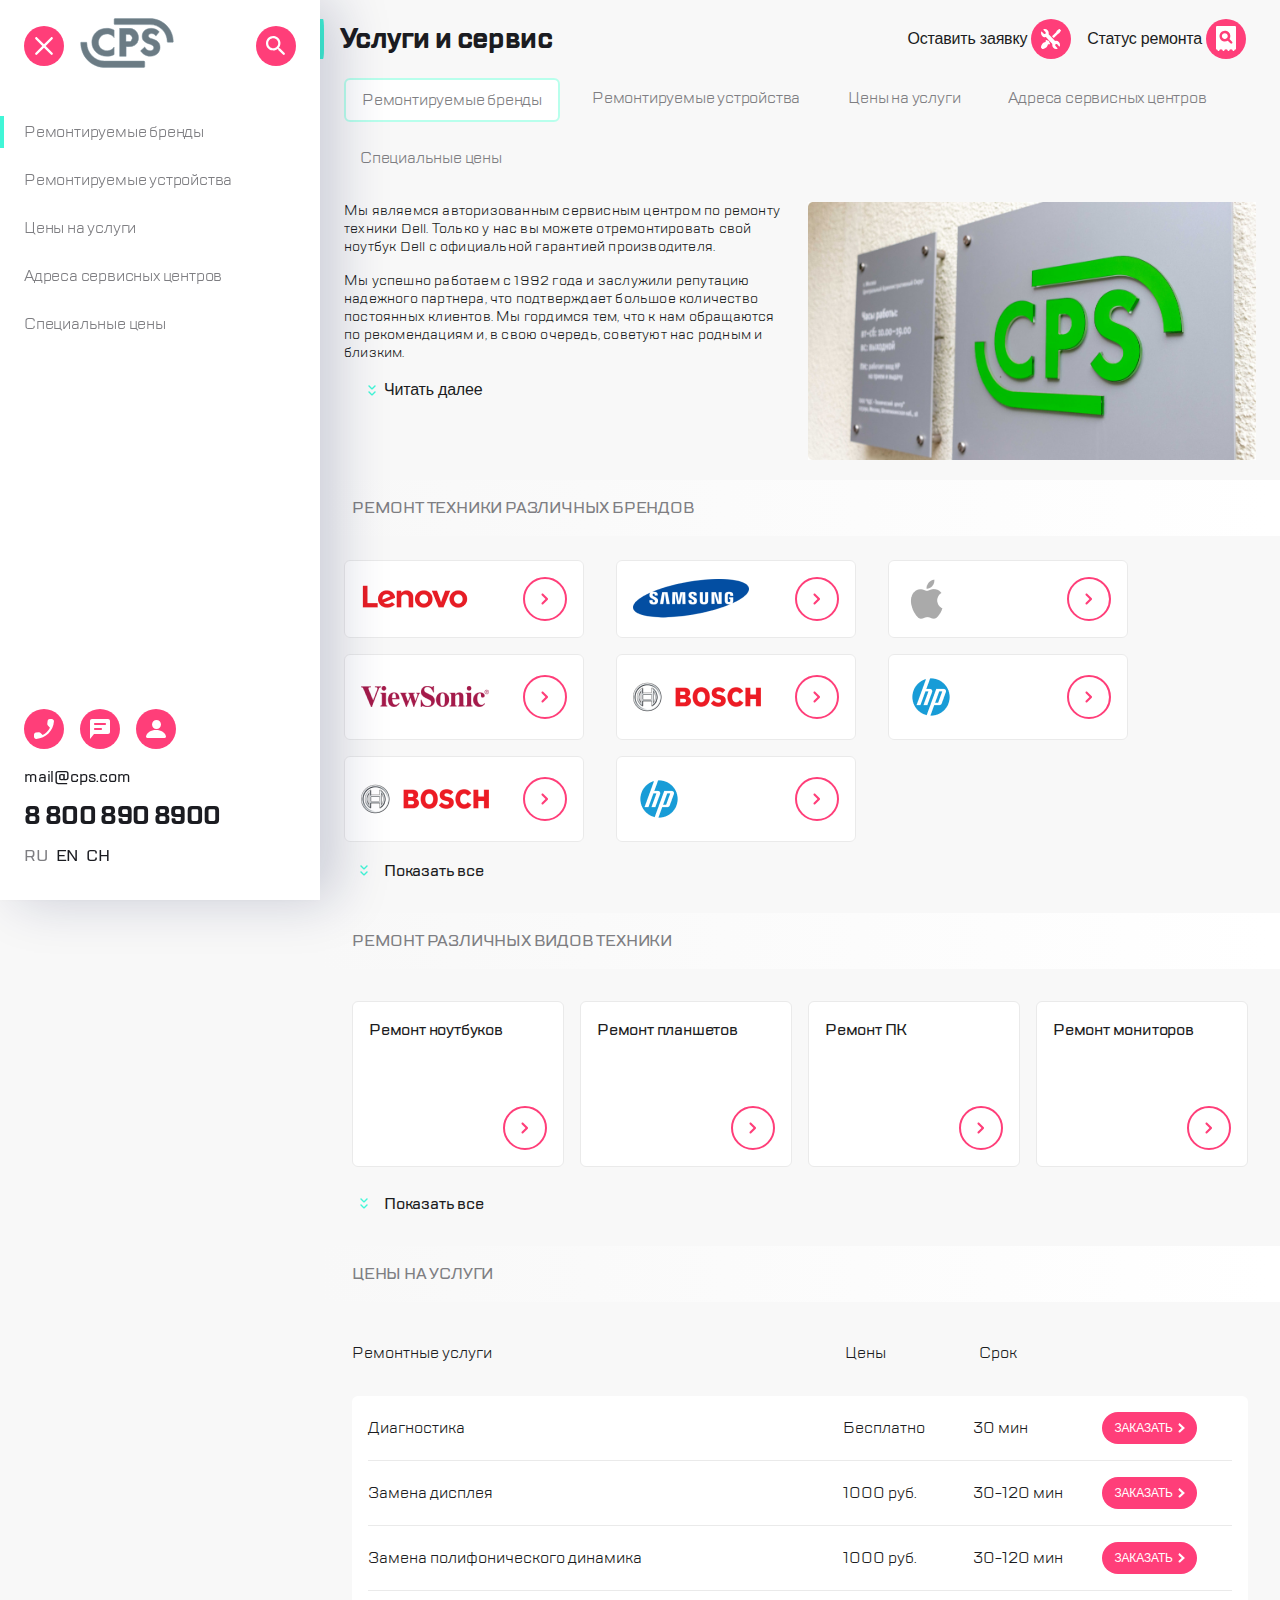
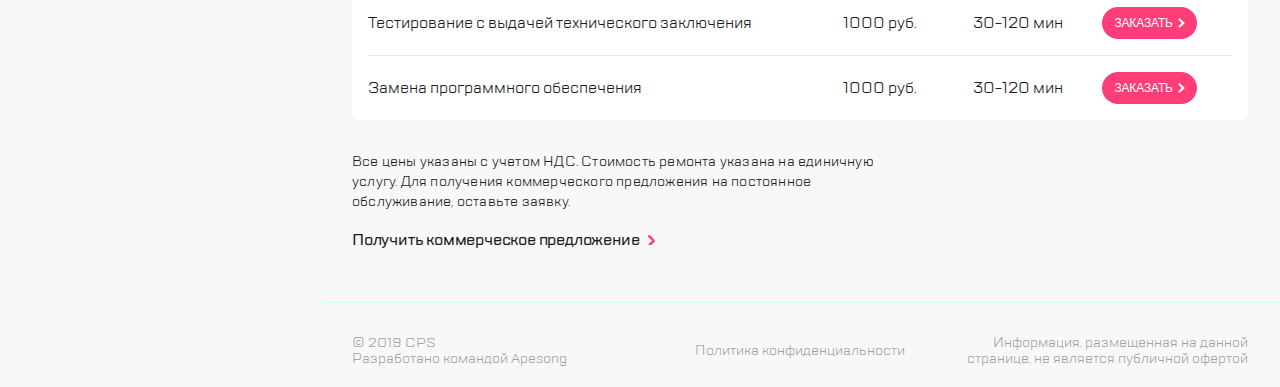
==== index.html @ 7c4d9327 "Updates" ====
<!DOCTYPE html>
<html lang="ru">
<head>
  <meta charset="UTF-8">
  <meta name="viewport" content="width=device-width,user-scalable=no,initial-scale=1,maximum-scale=1,minimum-scale=1">
  <meta http-equiv="X-UA-Compatible" content="ie=edge">
  <link rel="stylesheet" href="https://cdn.jsdelivr.net/npm/swiper/swiper-bundle.min.css">
  <script src="https://cdn.jsdelivr.net/npm/swiper/swiper-bundle.min.js"></script>
  <title>Web Core</title>
<link href="style.css" rel="stylesheet"></head>
<body class="page-body page-body__body-pos">
  <div class="header header__header-pos">
    <div class="mobile-menu">
      <button class="mobile-menu__menu-btn mobile-menu__menu-btn--bg-icon"></button>
      <div class="mobile-menu__logo">
        <a class="mobile-menu__link" href="#">
          <img class="mobile-menu__logo-image" src="./img/logo.svg" alt="Логотип CPS">
        </a>
      </div>
      <div class="tablet-menu">
        <button class="mobile-menu__btn-icon mobile-menu__btn-icon--call"></button>
        <button class="mobile-menu__btn-icon mobile-menu__btn-icon--chat"></button>
        <button class="mobile-menu__btn-icon mobile-menu__btn-icon--profile"></button>
      </div>
      <button class="mobile-menu__btn-icon mobile-menu__btn-icon--repair"></button>
      <button class="mobile-menu__btn-icon mobile-menu__btn-icon--checkstatus"></button>
    </div>
  </div>
  <main class="main-straem main-straem__view--flex">
    <aside class="left-sidebar left-sidebar__view">
      <div class="sidebar-top sidebar-top__padding-pos">
        <button class="sidebar-top__btn-icon sidebar-top__btn-icon--close"></button>
        <div class="sidebar-top__logo">
          <img class="sidebar-top__logo-image" src="./img/logo.svg" alt="Логотип CPS">
        </div>
        <button class="sidebar-top__btn-icon sidebar-top__btn-icon--search"></button>
      </div>
      <div class="sidebar-bottom sidebar-bottom__padding-pos">
        <div class="sidebar-bottom__buttons">
          <button class="sidebar-bottom__btn-icon sidebar-bottom__btn-icon--call"></button>
          <button class="sidebar-bottom__btn-icon sidebar-bottom__btn-icon--chat"></button>
          <button class="sidebar-bottom__btn-icon sidebar-bottom__btn-icon--profile"></button>
        </div>
        <div class="sidebar-bottom__contacts">
          <a class="sidebar-bottom__contact-item sidebar-bottom__contact-item--small" href="mailto:mail@cps.com">mail@cps.com</a>
          <a class="sidebar-bottom__contact-item sidebar-bottom__contact-item--big" href="tel:88008908900">8 800 890 8900</a>
        </div>
        <nav class="sidebar-bottom__lang-menu">
          <ul class="sidebar-bottom__lang-wrapper">
            <li class="sidebar-bottom__list-item sidebar-bottom__list-item--active"><a class="sidebar-bottom__list-a" href="#">RU</a></li>
            <li class="sidebar-bottom__list-item"><a class="sidebar-bottom__list-a" href="#">EN</a></li>
            <li class="sidebar-bottom__list-item"><a class="sidebar-bottom__list-a" href="#">CH</a></li>
          </ul>
        </nav>
      </div>
    </aside>
    <div class="content-wrapper content-wrapper__stream-rtl">
      <header class="content-title">
        <h1 class="content-title__heading">Услуги и сервис</h1>
        <div class="tablet-content__buttons">
          <button class="content-btn-big">
            <span class="content-btn-big__text">Оставить заявку</span>
            <span class="content-btn-big__icon content-btn-big__icon--bg-icon--repair"></span>
          </button>
          <button class="content-btn-big">
            <span class="content-btn-big__text">Статус ремонта</span>
            <span class="content-btn-big__icon content-btn-big__icon--bg-icon--status-repair"></span>
          </button>
        </div>
      </header>
      <div class="content-menu">
        <nav class="content-menu__inline-menu">
          <ul class="content-menu__menu-wrapper">
            <li class="content-menu__list-item content-menu__list-item--active"><a class="content-menu__list-a" href="#">Ремонтируемые бренды</a></li>
            <li class="content-menu__list-item"><a class="content-menu__list-a" href="#">Ремонтируемые устройства</a></li>
            <li class="content-menu__list-item"><a class="content-menu__list-a" href="#">Цены на услуги</a></li>
            <li class="content-menu__list-item"><a class="content-menu__list-a" href="#">Адреса сервисных центров</a></li>
            <li class="content-menu__list-item"><a class="content-menu__list-a" href="#">Специальные цены</a></li>
          </ul>
        </nav>
      </div>
      <div class="content-main">
        <article class="content-main__article">
          <div class="content-main__half-column">
            <div class="content-main__custom-height">
              <p class="content-main__paragraph">Мы являемся авторизованным сервисным центром по ремонту техники Dell. Только у нас вы можете отремонтировать свой ноутбук Dell с официальной гарантией производителя.</p>
              <p class="content-main__paragraph content-main__paragraph--view--tablet">Мы успешно работаем с 1992 года и заслужили репутацию надежного партнера, что подтверждает большое количество постоянных клиентов. Мы гордимся тем, что к нам обращаются по рекомендациям и, в свою очередь, советуют нас родным и близким.</p>
            </div>
            <button class="content-main__btn-link">Читать далее</button>
          </div>
          <div class="content-main__half-column">
            <picture class="content-main__picture">
              <source srcset="img/CPS-picture-mobile.jpg" media="(max-width: 320px)">
              <source srcset="img/CPS-picture-tablet.jpg" media="(max-width: 768px)">
              <source srcset="img/CPS-picture-desktop.jpg">
              <img class="content-main__image" src="img/CPS-picture-desktop.jpg" alt="CPS">
            </picture>
          </div>
        </article>
      </div>
      <div class="brand-slider">
        <h2 class="brand-slider__title">Ремонт техники различных брендов</h2>
        <div class="brand-slider__wrapper">
          <a class="brand-slider__item">
            <div class="brand-slider__item-logo">
              <img class="brand-slider__item-picture" src="img/slider-item-1.png" alt="Brand 1">
            </div>
            <div class="brand-slider__item-btn"></div>
          </a>
          <a class="brand-slider__item">
            <div class="brand-slider__item-logo">
              <img class="brand-slider__item-picture" src="img/slider-item-2.png" alt="Brand 2">
            </div>
            <div class="brand-slider__item-btn"></div>
          </a>
          <a class="brand-slider__item">
            <div class="brand-slider__item-logo">
              <img class="brand-slider__item-picture" src="img/slider-item-3.png" alt="Brand 3">
            </div>
            <div class="brand-slider__item-btn"></div>
          </a>
          <a class="brand-slider__item">
            <div class="brand-slider__item-logo">
              <img class="brand-slider__item-picture" src="img/slider-item-4.png" alt="Brand 4">
            </div>
            <div class="brand-slider__item-btn"></div>
          </a>
          <a class="brand-slider__item">
            <div class="brand-slider__item-logo">
              <img class="brand-slider__item-picture" src="img/slider-item-5.png" alt="Brand 5">
            </div>
            <div class="brand-slider__item-btn"></div>
          </a>
          <a class="brand-slider__item">
            <div class="brand-slider__item-logo">
              <img class="brand-slider__item-picture" src="img/slider-item-6.png" alt="Brand 6">
            </div>
            <div class="brand-slider__item-btn"></div>
          </a>
          <a class="brand-slider__item">
            <div class="brand-slider__item-logo">
              <img class="brand-slider__item-picture" src="img/slider-item-5.png" alt="Brand 5">
            </div>
            <div class="brand-slider__item-btn"></div>
          </a>
          <a class="brand-slider__item">
            <div class="brand-slider__item-logo">
              <img class="brand-slider__item-picture" src="img/slider-item-6.png" alt="Brand 6">
            </div>
            <div class="brand-slider__item-btn"></div>
          </a>
          <a class="brand-slider__item">
            <div class="brand-slider__item-logo">
              <img class="brand-slider__item-picture" src="img/slider-item-7.png" alt="Brand 7">
            </div>
            <div class="brand-slider__item-btn"></div>
          </a>
          <a class="brand-slider__item">
            <div class="brand-slider__item-logo">
              <img class="brand-slider__item-picture" src="img/slider-item-8.png" alt="Brand 8">
            </div>
            <div class="brand-slider__item-btn"></div>
          </a>
          <a class="brand-slider__item">
            <div class="brand-slider__item-logo">
              <img class="brand-slider__item-picture" src="img/slider-item-1.png" alt="Brand 1">
            </div>
            <div class="brand-slider__item-btn"></div>
          </a>
          <a class="brand-slider__item">
            <div class="brand-slider__item-logo">
              <img class="brand-slider__item-picture" src="img/slider-item-2.png" alt="Brand 2">
            </div>
            <div class="brand-slider__item-btn"></div>
          </a>
        </div>
        <div class="swiper-pagination"></div>
        <button class="brand-slider__more">Показать все</button>
      </div>
      <div class="types-equipment">
        <h2 class="types-equipment__title">Ремонт различных видов техники</h2>
        <div class="types-equipment__wrapper">
          <a class="types-equipment__item">
            <div class="types-equipment__item-title">Ремонт ноутбуков</div>
            <div class="types-equipment__item-btn"></div>
          </a>
          <a class="types-equipment__item">
            <div class="types-equipment__item-title">Ремонт планшетов</div>
            <div class="types-equipment__item-btn"></div>
          </a>
          <a class="types-equipment__item">
            <div class="types-equipment__item-title">Ремонт ПК</div>
            <div class="types-equipment__item-btn"></div>
          </a>
          <a class="types-equipment__item">
            <div class="types-equipment__item-title">Ремонт мониторов</div>
            <div class="types-equipment__item-btn"></div>
          </a>
          <a class="types-equipment__item">
            <div class="types-equipment__item-title">Ремонт ноутбуков</div>
            <div class="types-equipment__item-btn"></div>
          </a>
          <a class="types-equipment__item">
            <div class="types-equipment__item-title">Ремонт планшетов</div>
            <div class="types-equipment__item-btn"></div>
          </a>
          <a class="types-equipment__item">
            <div class="types-equipment__item-title">Ремонт ПК</div>
            <div class="types-equipment__item-btn"></div>
          </a>
          <a class="types-equipment__item">
            <div class="types-equipment__item-title">Ремонт мониторов</div>
            <div class="types-equipment__item-btn"></div>
          </a>
          <a class="types-equipment__item">
            <div class="types-equipment__item-title">Ремонт ПК</div>
            <div class="types-equipment__item-btn"></div>
          </a>
          <a class="types-equipment__item">
            <div class="types-equipment__item-title">Ремонт мониторов</div>
            <div class="types-equipment__item-btn"></div>
          </a>
        </div>
        <div class="swiper-pagination"></div>
        <button class="types-equipment__more">Показать все</button>
      </div>
      <div class="services-price">
        <h2 class="services-price__title">Цены на услуги</h2>
        <div class="services-price__wrapper services-price__wrapper--tablet">
          <div class="services-price__item services-price__item--header">
            <div class="services-price__item-cel services-price__item-cel--title">Ремонтные услуги</div>
            <div class="services-price__item-cel services-price__item-cel--price">Цены</div>
            <div class="services-price__item-cel services-price__item-cel--time">Срок</div>
            <div class="services-price__item-cel services-price__item-cel--action"></div>
          </div>
          <div class="services-price__item services-price__item--body">
            <div class="services-price__item-row">
              <div class="services-price__item-cell services-price__item-cell--title">Диагностика</div>
              <div class="services-price__item-cell services-price__item-cell--price">Бесплатно</div>
              <div class="services-price__item-cell services-price__item-cell--time">30 мин</div>
              <div class="services-price__item-cell services-price__item-cell--action">
                <button class="services-price__item-action">Заказать</button>
              </div>
            </div>
            <div class="services-price__item-row">
              <div class="services-price__item-cell services-price__item-cell--title">Замена дисплея</div>
              <div class="services-price__item-cell services-price__item-cell--price">1000 руб.</div>
              <div class="services-price__item-cell services-price__item-cell--time">30-120 мин</div>
              <div class="services-price__item-cell services-price__item-cell--action">
                <button class="services-price__item-action">Заказать</button>
              </div>
            </div>
            <div class="services-price__item-row">
              <div class="services-price__item-cell services-price__item-cell--title">Замена полифонического динамика</div>
              <div class="services-price__item-cell services-price__item-cell--price">1000 руб.</div>
              <div class="services-price__item-cell services-price__item-cell--time">30-120 мин</div>
              <div class="services-price__item-cell services-price__item-cell--action">
                <button class="services-price__item-action">Заказать</button>
              </div>
            </div>
            <div class="services-price__item-row">
              <div class="services-price__item-cell services-price__item-cell--title">Тестирование с выдачей технического заключения</div>
              <div class="services-price__item-cell services-price__item-cell--price">1000 руб.</div>
              <div class="services-price__item-cell services-price__item-cell--time">30-120 мин</div>
              <div class="services-price__item-cell services-price__item-cell--action">
                <button class="services-price__item-action">Заказать</button>
              </div>
            </div>
            <div class="services-price__item-row">
              <div class="services-price__item-cell services-price__item-cell--title">Замена программного обеспечения</div>
              <div class="services-price__item-cell services-price__item-cell--price">1000 руб.</div>
              <div class="services-price__item-cell services-price__item-cell--time">30-120 мин</div>
              <div class="services-price__item-cell services-price__item-cell--action">
                <button class="services-price__item-action">Заказать</button>
              </div>
            </div>
          </div>
        </div>
        <div class="services-price__view--mobile">
          <div class="services-price__wrapper services-price__wrapper--mobile">
            <div class="services-price__wrapper-mobile-item">
              <div class="services-price__wrapper-mobile-row">
                <div class="services-price__wrapper-mobile-cell services-price__wrapper-mobile-title">Ремонтные услуги</div>
                <div class="services-price__wrapper-mobile-cell services-price__wrapper-mobile-text">Диагностика</div>
              </div>
              <div class="services-price__wrapper-mobile-row">
                <div class="services-price__wrapper-mobile-cell services-price__wrapper-mobile-title">Цены</div>
                <div class="services-price__wrapper-mobile-cell services-price__wrapper-mobile-text">1000 руб.</div>
              </div>
              <div class="services-price__wrapper-mobile-half-row">
                <div class="services-price__wrapper-mobile-column">
                  <div class="services-price__wrapper-mobile-cell services-price__wrapper-mobile-title">Срок</div>
                  <div class="services-price__wrapper-mobile-cell services-price__wrapper-mobile-text">30 - 120 мин</div>
                </div>
                <div class="services-price__wrapper-mobile-column">
                  <div class="services-price__wrapper-mobile-cell services-price__wrapper-mobile-cell-action">
                    <button class="services-price__wrapper-mobile-action">Заказать</button>
                  </div>
                </div>
              </div>
            </div>
            <div class="services-price__wrapper-mobile-item">
              <div class="services-price__wrapper-mobile-row">
                <div class="services-price__wrapper-mobile-cell services-price__wrapper-mobile-title">Ремонтные услуги</div>
                <div class="services-price__wrapper-mobile-cell services-price__wrapper-mobile-text">Замена дисплея</div>
              </div>
              <div class="services-price__wrapper-mobile-row">
                <div class="services-price__wrapper-mobile-cell services-price__wrapper-mobile-title">Цены</div>
                <div class="services-price__wrapper-mobile-cell services-price__wrapper-mobile-text">1000 руб.</div>
              </div>
              <div class="services-price__wrapper-mobile-half-row">
                <div class="services-price__wrapper-mobile-column">
                  <div class="services-price__wrapper-mobile-cell services-price__wrapper-mobile-title">Срок</div>
                  <div class="services-price__wrapper-mobile-cell services-price__wrapper-mobile-text">30 - 120 мин</div>
                </div>
                <div class="services-price__wrapper-mobile-column">
                  <div class="services-price__wrapper-mobile-cell services-price__wrapper-mobile-cell-action">
                    <button class="services-price__wrapper-mobile-action">Заказать</button>
                  </div>
                </div>
              </div>
            </div>
            <div class="services-price__wrapper-mobile-item">
              <div class="services-price__wrapper-mobile-row">
                <div class="services-price__wrapper-mobile-cell services-price__wrapper-mobile-title">Ремонтные услуги</div>
                <div class="services-price__wrapper-mobile-cell services-price__wrapper-mobile-text">Замена полифонического динамика</div>
              </div>
              <div class="services-price__wrapper-mobile-row">
                <div class="services-price__wrapper-mobile-cell services-price__wrapper-mobile-title">Цены</div>
                <div class="services-price__wrapper-mobile-cell services-price__wrapper-mobile-text">1000 руб.</div>
              </div>
              <div class="services-price__wrapper-mobile-half-row">
                <div class="services-price__wrapper-mobile-column">
                  <div class="services-price__wrapper-mobile-cell services-price__wrapper-mobile-title">Срок</div>
                  <div class="services-price__wrapper-mobile-cell services-price__wrapper-mobile-text">30 - 120 мин</div>
                </div>
                <div class="services-price__wrapper-mobile-column">
                  <div class="services-price__wrapper-mobile-cell services-price__wrapper-mobile-cell-action">
                    <button class="services-price__wrapper-mobile-action">Заказать</button>
                  </div>
                </div>
              </div>
            </div>
            <div class="services-price__wrapper-mobile-item">
              <div class="services-price__wrapper-mobile-row">
                <div class="services-price__wrapper-mobile-cell services-price__wrapper-mobile-title">Ремонтные услуги</div>
                <div class="services-price__wrapper-mobile-cell services-price__wrapper-mobile-text">Тестирование с выдачей технического заключения</div>
              </div>
              <div class="services-price__wrapper-mobile-row">
                <div class="services-price__wrapper-mobile-cell services-price__wrapper-mobile-title">Цены</div>
                <div class="services-price__wrapper-mobile-cell services-price__wrapper-mobile-text">1000 руб.</div>
              </div>
              <div class="services-price__wrapper-mobile-half-row">
                <div class="services-price__wrapper-mobile-column">
                  <div class="services-price__wrapper-mobile-cell services-price__wrapper-mobile-title">Срок</div>
                  <div class="services-price__wrapper-mobile-cell services-price__wrapper-mobile-text">30 - 120 мин</div>
                </div>
                <div class="services-price__wrapper-mobile-column">
                  <div class="services-price__wrapper-mobile-cell services-price__wrapper-mobile-cell-action">
                    <button class="services-price__wrapper-mobile-action">Заказать</button>
                  </div>
                </div>
              </div>
            </div>
            <div class="services-price__wrapper-mobile-item">
              <div class="services-price__wrapper-mobile-row">
                <div class="services-price__wrapper-mobile-cell services-price__wrapper-mobile-title">Ремонтные услуги</div>
                <div class="services-price__wrapper-mobile-cell services-price__wrapper-mobile-text">Замена программного обеспечения</div>
              </div>
              <div class="services-price__wrapper-mobile-row">
                <div class="services-price__wrapper-mobile-cell services-price__wrapper-mobile-title">Цены</div>
                <div class="services-price__wrapper-mobile-cell services-price__wrapper-mobile-text">1000 руб.</div>
              </div>
              <div class="services-price__wrapper-mobile-half-row">
                <div class="services-price__wrapper-mobile-column">
                  <div class="services-price__wrapper-mobile-cell services-price__wrapper-mobile-title">Срок</div>
                  <div class="services-price__wrapper-mobile-cell services-price__wrapper-mobile-text">30 - 120 мин</div>
                </div>
                <div class="services-price__wrapper-mobile-column">
                  <div class="services-price__wrapper-mobile-cell services-price__wrapper-mobile-cell-action">
                    <button class="services-price__wrapper-mobile-action">Заказать</button>
                  </div>
                </div>
              </div>
            </div>
          </div>
          <div class="swiper-pagination swiper-pagination-mobile"></div>
        </div>
        <div class="services-price__commercial-proposal">
          <p class="services-price__commercial-proposal-title">Все цены указаны с учетом НДС. Стоимость ремонта указана на единичную услугу. Для получения коммерческого предложения на постоянное обслуживание, оставьте заявку.</p>
          <a class="services-price__commercial-proposal-link" href="#">Получить коммерческое предложение</a>
        </div>
      </div>
      <div class="footer">
        <div class="footer__wrapper">
          <div class="footer__copyright">
            <p class="footer__copyright-text">© 2019 CPS</p>
            <p class="footer__copyright-text">Разработано командой Apesong</p>
          </div>
          <div class="footer__privacy-policy">
            <a class="footer__btn-link" href="#">Политика конфиденциальности</a>
          </div>
          <div class="footer__oferta">
            <p class="footer__oferta-text">Информация, размещенная на данной странице, не является публичной офертой</p>
          </div>
        </div>
      </div>
    </div>
  </main>
  <div class="modal-container modal-feedback modal__stream--view">
    <button class="modal__close-btn"></button>
    <div class="modal__content">
      <div class="modal__content-title--heading-h2">Обратная связь</div>
      <div class="modal__content-form">
        <form>
          <div class="modal__content-form-field">
            <input class="modal__content-form-field--text" type="text" name="name" value="" placeholder="Имя">
          </div>
          <div class="modal__content-form-field">
            <input class="modal__content-form-field--tel" type="tel" name="phone" value="" placeholder="Телефон">
          </div>
          <div class="modal__content-form-field">
            <input class="modal__content-form-field--email" type="email" name="email" value="" placeholder="Электронная почта">
          </div>
          <div class="modal__content-form-field">
            <textarea class="modal__content-form-field--textarea" name="subject" placeholder="Сообщение"></textarea>
          </div>
          <div class="modal__content-form-agree">
            <p class="modal__content-form-field--agree-policy">Нажимая “отправить”, вы даете согласие на <a href="#" class="modal__content-form-field--link">обработку персональных данных</a> и соглашаетесь с нашей <a href="#" class="modal__content-form-field--link">политикой конфиденциальности</a></p>
          </div>
          <div class="modal__content-form-field">
            <button class="modal__content-form-field--submit">Отправить</button>
          </div>
        </form>
      </div>
    </div>
  </div>
  <div class="modal-container modal-callback modal__stream--view">
    <button class="modal__close-btn"></button>
    <div class="modal__content">
      <div class="modal__content-title--heading-h2">Заказать звонок</div>
      <div class="modal__content-form">
        <form>
          <div class="modal__content-form-field">
            <input class="modal__content-form-field--tel" type="tel" name="phone" value="" placeholder="Телефон">
          </div>
          <div class="modal__content-form-agree">
            <p class="modal__content-form-field--agree-policy">Нажимая “отправить”, вы даете согласие на <a href="#" class="modal__content-form-field--link">обработку персональных данных</a> и соглашаетесь с нашей <a href="#" class="modal__content-form-field--link">политикой конфиденциальности</a></p>
          </div>
          <div class="modal__content-form-field">
            <button class="modal__content-form-field--submit">Отправить</button>
          </div>
        </form>
      </div>
    </div>
  </div>
<script type="text/javascript" src="./js/bundle.js"></script></body>
</html>
---- style.css ----
.page-body__body-pos {
  padding: 0;
  margin: 0;
  overflow-x: hidden; }

*:focus {
  outline: none; }

@font-face {
  font-family: 'TT Lakes';
  src: url(./fonts/TTLakes-Italic.eot);
  src: local("TT Lakes Italic"), local("TTLakes-Italic"), url(./fonts/TTLakes-Italic.eot?#iefix) format("embedded-opentype"), url(./fonts/TTLakes-Italic.woff) format("woff"), url(./fonts/TTLakes-Italic.ttf) format("truetype");
  font-weight: normal;
  font-style: italic; }

@font-face {
  font-family: 'TT Lakes Condensed';
  src: url(./fonts/TTLakesCondensed-ExtraLight.eot);
  src: local("TT Lakes Condensed ExtraLight"), local("TTLakesCondensed-ExtraLight"), url(./fonts/TTLakesCondensed-ExtraLight.eot?#iefix) format("embedded-opentype"), url(./fonts/TTLakesCondensed-ExtraLight.woff) format("woff"), url(./fonts/TTLakesCondensed-ExtraLight.ttf) format("truetype");
  font-weight: 200;
  font-style: normal; }

@font-face {
  font-family: 'TT Lakes Compressed';
  src: url(./fonts/TTLakesCompressed-Regular.eot);
  src: local("TT Lakes Compressed Regular"), local("TTLakesCompressed-Regular"), url(./fonts/TTLakesCompressed-Regular.eot?#iefix) format("embedded-opentype"), url(./fonts/TTLakesCompressed-Regular.woff) format("woff"), url(./fonts/TTLakesCompressed-Regular.ttf) format("truetype");
  font-weight: normal;
  font-style: normal; }

@font-face {
  font-family: 'TT Lakes Compressed';
  src: url(./fonts/TTLakesCompressed-ThinItalic.eot);
  src: local("TT Lakes Compressed Thin Italic"), local("TTLakesCompressed-ThinItalic"), url(./fonts/TTLakesCompressed-ThinItalic.eot?#iefix) format("embedded-opentype"), url(./fonts/TTLakesCompressed-ThinItalic.woff) format("woff"), url(./fonts/TTLakesCompressed-ThinItalic.ttf) format("truetype");
  font-weight: 100;
  font-style: italic; }

@font-face {
  font-family: 'TT Lakes Condensed';
  src: url(./fonts/TTLakesCondensed-Medium.eot);
  src: local("TT Lakes Condensed Medium"), local("TTLakesCondensed-Medium"), url(./fonts/TTLakesCondensed-Medium.eot?#iefix) format("embedded-opentype"), url(./fonts/TTLakesCondensed-Medium.woff) format("woff"), url(./fonts/TTLakesCondensed-Medium.ttf) format("truetype");
  font-weight: 500;
  font-style: normal; }

@font-face {
  font-family: 'TT Lakes Compressed';
  src: url(./fonts/TTLakesCompressed-ExtraBoldItalic.eot);
  src: local("TT Lakes Compressed ExtraBold Italic"), local("TTLakesCompressed-ExtraBoldItalic"), url(./fonts/TTLakesCompressed-ExtraBoldItalic.eot?#iefix) format("embedded-opentype"), url(./fonts/TTLakesCompressed-ExtraBoldItalic.woff) format("woff"), url(./fonts/TTLakesCompressed-ExtraBoldItalic.ttf) format("truetype");
  font-weight: 800;
  font-style: italic; }

@font-face {
  font-family: 'TT Lakes';
  src: url(./fonts/TTLakes-ExtraLightItalic.eot);
  src: local("TT Lakes ExtraLight Italic"), local("TTLakes-ExtraLightItalic"), url(./fonts/TTLakes-ExtraLightItalic.eot?#iefix) format("embedded-opentype"), url(./fonts/TTLakes-ExtraLightItalic.woff) format("woff"), url(./fonts/TTLakes-ExtraLightItalic.ttf) format("truetype");
  font-weight: 200;
  font-style: italic; }

@font-face {
  font-family: 'TT Lakes';
  src: url(./fonts/TTLakes-LightItalic.eot);
  src: local("TT Lakes Light Italic"), local("TTLakes-LightItalic"), url(./fonts/TTLakes-LightItalic.eot?#iefix) format("embedded-opentype"), url(./fonts/TTLakes-LightItalic.woff) format("woff"), url(./fonts/TTLakes-LightItalic.ttf) format("truetype");
  font-weight: 300;
  font-style: italic; }

@font-face {
  font-family: 'TT Lakes';
  src: url(./fonts/TTLakes-Thin.eot);
  src: local("TT Lakes Thin"), local("TTLakes-Thin"), url(./fonts/TTLakes-Thin.eot?#iefix) format("embedded-opentype"), url(./fonts/TTLakes-Thin.woff) format("woff"), url(./fonts/TTLakes-Thin.ttf) format("truetype");
  font-weight: 100;
  font-style: normal; }

@font-face {
  font-family: 'TT Lakes';
  src: url(./fonts/TTLakes-DemiBoldItalic.eot);
  src: local("TT Lakes DemiBold Italic"), local("TTLakes-DemiBoldItalic"), url(./fonts/TTLakes-DemiBoldItalic.eot?#iefix) format("embedded-opentype"), url(./fonts/TTLakes-DemiBoldItalic.woff) format("woff"), url(./fonts/TTLakes-DemiBoldItalic.ttf) format("truetype");
  font-weight: 600;
  font-style: italic; }

@font-face {
  font-family: 'TT Lakes Condensed';
  src: url(./fonts/TTLakesCondensed-Black.eot);
  src: local("TT Lakes Condensed Black"), local("TTLakesCondensed-Black"), url(./fonts/TTLakesCondensed-Black.eot?#iefix) format("embedded-opentype"), url(./fonts/TTLakesCondensed-Black.woff) format("woff"), url(./fonts/TTLakesCondensed-Black.ttf) format("truetype");
  font-weight: 900;
  font-style: normal; }

@font-face {
  font-family: 'TT Lakes Condensed';
  src: url(./fonts/TTLakesCondensed-LightItalic.eot);
  src: local("TT Lakes Condensed Light Italic"), local("TTLakesCondensed-LightItalic"), url(./fonts/TTLakesCondensed-LightItalic.eot?#iefix) format("embedded-opentype"), url(./fonts/TTLakesCondensed-LightItalic.woff) format("woff"), url(./fonts/TTLakesCondensed-LightItalic.ttf) format("truetype");
  font-weight: 300;
  font-style: italic; }

@font-face {
  font-family: 'TT Lakes Condensed';
  src: url(./fonts/TTLakesCondensed-DemiBold.eot);
  src: local("TT Lakes Condensed DemiBold"), local("TTLakesCondensed-DemiBold"), url(./fonts/TTLakesCondensed-DemiBold.eot?#iefix) format("embedded-opentype"), url(./fonts/TTLakesCondensed-DemiBold.woff) format("woff"), url(./fonts/TTLakesCondensed-DemiBold.ttf) format("truetype");
  font-weight: 600;
  font-style: normal; }

@font-face {
  font-family: 'TT Lakes Compressed';
  src: url(./fonts/TTLakesCompressed-ExtraBold.eot);
  src: local("TT Lakes Compressed ExtraBold"), local("TTLakesCompressed-ExtraBold"), url(./fonts/TTLakesCompressed-ExtraBold.eot?#iefix) format("embedded-opentype"), url(./fonts/TTLakesCompressed-ExtraBold.woff) format("woff"), url(./fonts/TTLakesCompressed-ExtraBold.ttf) format("truetype");
  font-weight: 800;
  font-style: normal; }

@font-face {
  font-family: 'TT Lakes';
  src: url(./fonts/TTLakes-ExtraBoldItalic.eot);
  src: local("TT Lakes ExtraBold Italic"), local("TTLakes-ExtraBoldItalic"), url(./fonts/TTLakes-ExtraBoldItalic.eot?#iefix) format("embedded-opentype"), url(./fonts/TTLakes-ExtraBoldItalic.woff) format("woff"), url(./fonts/TTLakes-ExtraBoldItalic.ttf) format("truetype");
  font-weight: 800;
  font-style: italic; }

@font-face {
  font-family: 'TT Lakes';
  src: url(./fonts/TTLakes-ExtraLight.eot);
  src: local("TT Lakes ExtraLight"), local("TTLakes-ExtraLight"), url(./fonts/TTLakes-ExtraLight.eot?#iefix) format("embedded-opentype"), url(./fonts/TTLakes-ExtraLight.woff) format("woff"), url(./fonts/TTLakes-ExtraLight.ttf) format("truetype");
  font-weight: 200;
  font-style: normal; }

@font-face {
  font-family: 'TT Lakes Condensed';
  src: url(./fonts/TTLakesCondensed-Bold.eot);
  src: local("TT Lakes Condensed Bold"), local("TTLakesCondensed-Bold"), url(./fonts/TTLakesCondensed-Bold.eot?#iefix) format("embedded-opentype"), url(./fonts/TTLakesCondensed-Bold.woff) format("woff"), url(./fonts/TTLakesCondensed-Bold.ttf) format("truetype");
  font-weight: bold;
  font-style: normal; }

@font-face {
  font-family: 'TT Lakes Condensed';
  src: url(./fonts/TTLakesCondensed-ThinItalic.eot);
  src: local("TT Lakes Condensed Thin Italic"), local("TTLakesCondensed-ThinItalic"), url(./fonts/TTLakesCondensed-ThinItalic.eot?#iefix) format("embedded-opentype"), url(./fonts/TTLakesCondensed-ThinItalic.woff) format("woff"), url(./fonts/TTLakesCondensed-ThinItalic.ttf) format("truetype");
  font-weight: 100;
  font-style: italic; }

@font-face {
  font-family: 'TT Lakes Condensed';
  src: url(./fonts/TTLakesCondensed-ExtraBoldItalic.eot);
  src: local("TT Lakes Condensed ExtraBold Italic"), local("TTLakesCondensed-ExtraBoldItalic"), url(./fonts/TTLakesCondensed-ExtraBoldItalic.eot?#iefix) format("embedded-opentype"), url(./fonts/TTLakesCondensed-ExtraBoldItalic.woff) format("woff"), url(./fonts/TTLakesCondensed-ExtraBoldItalic.ttf) format("truetype");
  font-weight: 800;
  font-style: italic; }

@font-face {
  font-family: 'TT Lakes Compressed';
  src: url(./fonts/TTLakesCompressed-Medium.eot);
  src: local("TT Lakes Compressed Medium"), local("TTLakesCompressed-Medium"), url(./fonts/TTLakesCompressed-Medium.eot?#iefix) format("embedded-opentype"), url(./fonts/TTLakesCompressed-Medium.woff) format("woff"), url(./fonts/TTLakesCompressed-Medium.ttf) format("truetype");
  font-weight: 500;
  font-style: normal; }

@font-face {
  font-family: 'TT Lakes Condensed';
  src: url(./fonts/TTLakesCondensed-Thin.eot);
  src: local("TT Lakes Condensed Thin"), local("TTLakesCondensed-Thin"), url(./fonts/TTLakesCondensed-Thin.eot?#iefix) format("embedded-opentype"), url(./fonts/TTLakesCondensed-Thin.woff) format("woff"), url(./fonts/TTLakesCondensed-Thin.ttf) format("truetype");
  font-weight: 100;
  font-style: normal; }

@font-face {
  font-family: 'TT Lakes Compressed';
  src: url(./fonts/TTLakesCompressed-Italic.eot);
  src: local("TT Lakes Compressed Italic"), local("TTLakesCompressed-Italic"), url(./fonts/TTLakesCompressed-Italic.eot?#iefix) format("embedded-opentype"), url(./fonts/TTLakesCompressed-Italic.woff) format("woff"), url(./fonts/TTLakesCompressed-Italic.ttf) format("truetype");
  font-weight: normal;
  font-style: italic; }

@font-face {
  font-family: 'TT Lakes Compressed';
  src: url(./fonts/TTLakesCompressed-Light.eot);
  src: local("TT Lakes Compressed Light"), local("TTLakesCompressed-Light"), url(./fonts/TTLakesCompressed-Light.eot?#iefix) format("embedded-opentype"), url(./fonts/TTLakesCompressed-Light.woff) format("woff"), url(./fonts/TTLakesCompressed-Light.ttf) format("truetype");
  font-weight: 300;
  font-style: normal; }

@font-face {
  font-family: 'TT Lakes Compressed';
  src: url(./fonts/TTLakesCompressed-LightItalic.eot);
  src: local("TT Lakes Compressed Light Italic"), local("TTLakesCompressed-LightItalic"), url(./fonts/TTLakesCompressed-LightItalic.eot?#iefix) format("embedded-opentype"), url(./fonts/TTLakesCompressed-LightItalic.woff) format("woff"), url(./fonts/TTLakesCompressed-LightItalic.ttf) format("truetype");
  font-weight: 300;
  font-style: italic; }

@font-face {
  font-family: 'TT Lakes Condensed';
  src: url(./fonts/TTLakesCondensed-Regular.eot);
  src: local("TT Lakes Condensed Regular"), local("TTLakesCondensed-Regular"), url(./fonts/TTLakesCondensed-Regular.eot?#iefix) format("embedded-opentype"), url(./fonts/TTLakesCondensed-Regular.woff) format("woff"), url(./fonts/TTLakesCondensed-Regular.ttf) format("truetype");
  font-weight: normal;
  font-style: normal; }

@font-face {
  font-family: 'TT Lakes Condensed';
  src: url(./fonts/TTLakesCondensed-Light.eot);
  src: local("TT Lakes Condensed Light"), local("TTLakesCondensed-Light"), url(./fonts/TTLakesCondensed-Light.eot?#iefix) format("embedded-opentype"), url(./fonts/TTLakesCondensed-Light.woff) format("woff"), url(./fonts/TTLakesCondensed-Light.ttf) format("truetype");
  font-weight: 300;
  font-style: normal; }

@font-face {
  font-family: 'TT Lakes';
  src: url(./fonts/TTLakes-Bold.eot);
  src: local("TT Lakes Bold"), local("TTLakes-Bold"), url(./fonts/TTLakes-Bold.eot?#iefix) format("embedded-opentype"), url(./fonts/TTLakes-Bold.woff) format("woff"), url(./fonts/TTLakes-Bold.ttf) format("truetype");
  font-weight: bold;
  font-style: normal; }

@font-face {
  font-family: 'TT Lakes';
  src: url(./fonts/TTLakes-DemiBold.eot);
  src: local("TT Lakes DemiBold"), local("TTLakes-DemiBold"), url(./fonts/TTLakes-DemiBold.eot?#iefix) format("embedded-opentype"), url(./fonts/TTLakes-DemiBold.woff) format("woff"), url(./fonts/TTLakes-DemiBold.ttf) format("truetype");
  font-weight: 600;
  font-style: normal; }

@font-face {
  font-family: 'TT Lakes Compressed';
  src: url(./fonts/TTLakesCompressed-Thin.eot);
  src: local("TT Lakes Compressed Thin"), local("TTLakesCompressed-Thin"), url(./fonts/TTLakesCompressed-Thin.eot?#iefix) format("embedded-opentype"), url(./fonts/TTLakesCompressed-Thin.woff) format("woff"), url(./fonts/TTLakesCompressed-Thin.ttf) format("truetype");
  font-weight: 100;
  font-style: normal; }

@font-face {
  font-family: 'TT Lakes';
  src: url(./fonts/TTLakes-Black.eot);
  src: local("TT Lakes Black"), local("TTLakes-Black"), url(./fonts/TTLakes-Black.eot?#iefix) format("embedded-opentype"), url(./fonts/TTLakes-Black.woff) format("woff"), url(./fonts/TTLakes-Black.ttf) format("truetype");
  font-weight: 900;
  font-style: normal; }

@font-face {
  font-family: 'TT Lakes';
  src: url(./fonts/TTLakes-MediumItalic.eot);
  src: local("TT Lakes Medium Italic"), local("TTLakes-MediumItalic"), url(./fonts/TTLakes-MediumItalic.eot?#iefix) format("embedded-opentype"), url(./fonts/TTLakes-MediumItalic.woff) format("woff"), url(./fonts/TTLakes-MediumItalic.ttf) format("truetype");
  font-weight: 500;
  font-style: italic; }

@font-face {
  font-family: 'TT Lakes Condensed';
  src: url(./fonts/TTLakesCondensed-ExtraBold.eot);
  src: local("TT Lakes Condensed ExtraBold"), local("TTLakesCondensed-ExtraBold"), url(./fonts/TTLakesCondensed-ExtraBold.eot?#iefix) format("embedded-opentype"), url(./fonts/TTLakesCondensed-ExtraBold.woff) format("woff"), url(./fonts/TTLakesCondensed-ExtraBold.ttf) format("truetype");
  font-weight: 800;
  font-style: normal; }

@font-face {
  font-family: 'TT Lakes Condensed';
  src: url(./fonts/TTLakesCondensed-ExtraLightItalic.eot);
  src: local("TT Lakes Condensed ExtraLight Italic"), local("TTLakesCondensed-ExtraLightItalic"), url(./fonts/TTLakesCondensed-ExtraLightItalic.eot?#iefix) format("embedded-opentype"), url(./fonts/TTLakesCondensed-ExtraLightItalic.woff) format("woff"), url(./fonts/TTLakesCondensed-ExtraLightItalic.ttf) format("truetype");
  font-weight: 200;
  font-style: italic; }

@font-face {
  font-family: 'TT Lakes';
  src: url(./fonts/TTLakes-Medium.eot);
  src: local("TT Lakes Medium"), local("TTLakes-Medium"), url(./fonts/TTLakes-Medium.eot?#iefix) format("embedded-opentype"), url(./fonts/TTLakes-Medium.woff) format("woff"), url(./fonts/TTLakes-Medium.ttf) format("truetype");
  font-weight: 500;
  font-style: normal; }

@font-face {
  font-family: 'TT Lakes Condensed';
  src: url(./fonts/TTLakesCondensed-DemiBoldItalic.eot);
  src: local("TT Lakes Condensed DemiBold Italic"), local("TTLakesCondensed-DemiBoldItalic"), url(./fonts/TTLakesCondensed-DemiBoldItalic.eot?#iefix) format("embedded-opentype"), url(./fonts/TTLakesCondensed-DemiBoldItalic.woff) format("woff"), url(./fonts/TTLakesCondensed-DemiBoldItalic.ttf) format("truetype");
  font-weight: 600;
  font-style: italic; }

@font-face {
  font-family: 'TT Lakes Compressed';
  src: url(./fonts/TTLakesCompressed-BoldItalic.eot);
  src: local("TT Lakes Compressed Bold Italic"), local("TTLakesCompressed-BoldItalic"), url(./fonts/TTLakesCompressed-BoldItalic.eot?#iefix) format("embedded-opentype"), url(./fonts/TTLakesCompressed-BoldItalic.woff) format("woff"), url(./fonts/TTLakesCompressed-BoldItalic.ttf) format("truetype");
  font-weight: bold;
  font-style: italic; }

@font-face {
  font-family: 'TT Lakes Compressed';
  src: url(./fonts/TTLakesCompressed-ExtraLightItalic.eot);
  src: local("TT Lakes Compressed ExtraLight Italic"), local("TTLakesCompressed-ExtraLightItalic"), url(./fonts/TTLakesCompressed-ExtraLightItalic.eot?#iefix) format("embedded-opentype"), url(./fonts/TTLakesCompressed-ExtraLightItalic.woff) format("woff"), url(./fonts/TTLakesCompressed-ExtraLightItalic.ttf) format("truetype");
  font-weight: 200;
  font-style: italic; }

@font-face {
  font-family: 'TT Lakes';
  src: url(./fonts/TTLakes-Regular.eot);
  src: local("TT Lakes Regular"), local("TTLakes-Regular"), url(./fonts/TTLakes-Regular.eot?#iefix) format("embedded-opentype"), url(./fonts/TTLakes-Regular.woff) format("woff"), url(./fonts/TTLakes-Regular.ttf) format("truetype");
  font-weight: normal;
  font-style: normal; }

@font-face {
  font-family: 'TT Lakes';
  src: url(./fonts/TTLakes-BoldItalic.eot);
  src: local("TT Lakes Bold Italic"), local("TTLakes-BoldItalic"), url(./fonts/TTLakes-BoldItalic.eot?#iefix) format("embedded-opentype"), url(./fonts/TTLakes-BoldItalic.woff) format("woff"), url(./fonts/TTLakes-BoldItalic.ttf) format("truetype");
  font-weight: bold;
  font-style: italic; }

@font-face {
  font-family: 'TT Lakes Condensed';
  src: url(./fonts/TTLakesCondensed-MediumItalic.eot);
  src: local("TT Lakes Condensed Medium Italic"), local("TTLakesCondensed-MediumItalic"), url(./fonts/TTLakesCondensed-MediumItalic.eot?#iefix) format("embedded-opentype"), url(./fonts/TTLakesCondensed-MediumItalic.woff) format("woff"), url(./fonts/TTLakesCondensed-MediumItalic.ttf) format("truetype");
  font-weight: 500;
  font-style: italic; }

@font-face {
  font-family: 'TT Lakes Condensed';
  src: url(./fonts/TTLakesCondensed-Italic.eot);
  src: local("TT Lakes Condensed Italic"), local("TTLakesCondensed-Italic"), url(./fonts/TTLakesCondensed-Italic.eot?#iefix) format("embedded-opentype"), url(./fonts/TTLakesCondensed-Italic.woff) format("woff"), url(./fonts/TTLakesCondensed-Italic.ttf) format("truetype");
  font-weight: normal;
  font-style: italic; }

@font-face {
  font-family: 'TT Lakes';
  src: url(./fonts/TTLakes-ThinItalic.eot);
  src: local("TT Lakes Thin Italic"), local("TTLakes-ThinItalic"), url(./fonts/TTLakes-ThinItalic.eot?#iefix) format("embedded-opentype"), url(./fonts/TTLakes-ThinItalic.woff) format("woff"), url(./fonts/TTLakes-ThinItalic.ttf) format("truetype");
  font-weight: 100;
  font-style: italic; }

@font-face {
  font-family: 'TT Lakes Compressed';
  src: url(./fonts/TTLakesCompressed-DemiBold.eot);
  src: local("TT Lakes Compressed DemiBold"), local("TTLakesCompressed-DemiBold"), url(./fonts/TTLakesCompressed-DemiBold.eot?#iefix) format("embedded-opentype"), url(./fonts/TTLakesCompressed-DemiBold.woff) format("woff"), url(./fonts/TTLakesCompressed-DemiBold.ttf) format("truetype");
  font-weight: 600;
  font-style: normal; }

@font-face {
  font-family: 'TT Lakes';
  src: url(./fonts/TTLakes-BlackItalic.eot);
  src: local("TT Lakes Black Italic"), local("TTLakes-BlackItalic"), url(./fonts/TTLakes-BlackItalic.eot?#iefix) format("embedded-opentype"), url(./fonts/TTLakes-BlackItalic.woff) format("woff"), url(./fonts/TTLakes-BlackItalic.ttf) format("truetype");
  font-weight: 900;
  font-style: italic; }

@font-face {
  font-family: 'TT Lakes Compressed';
  src: url(./fonts/TTLakesCompressed-Bold.eot);
  src: local("TT Lakes Compressed Bold"), local("TTLakesCompressed-Bold"), url(./fonts/TTLakesCompressed-Bold.eot?#iefix) format("embedded-opentype"), url(./fonts/TTLakesCompressed-Bold.woff) format("woff"), url(./fonts/TTLakesCompressed-Bold.ttf) format("truetype");
  font-weight: bold;
  font-style: normal; }

@font-face {
  font-family: 'TT Lakes Condensed';
  src: url(./fonts/TTLakesCondensed-BlackItalic.eot);
  src: local("TT Lakes Condensed Black Italic"), local("TTLakesCondensed-BlackItalic"), url(./fonts/TTLakesCondensed-BlackItalic.eot?#iefix) format("embedded-opentype"), url(./fonts/TTLakesCondensed-BlackItalic.woff) format("woff"), url(./fonts/TTLakesCondensed-BlackItalic.ttf) format("truetype");
  font-weight: 900;
  font-style: italic; }

@font-face {
  font-family: 'TT Lakes Compressed';
  src: url(./fonts/TTLakesCompressed-MediumItalic.eot);
  src: local("TT Lakes Compressed Medium Italic"), local("TTLakesCompressed-MediumItalic"), url(./fonts/TTLakesCompressed-MediumItalic.eot?#iefix) format("embedded-opentype"), url(./fonts/TTLakesCompressed-MediumItalic.woff) format("woff"), url(./fonts/TTLakesCompressed-MediumItalic.ttf) format("truetype");
  font-weight: 500;
  font-style: italic; }

@font-face {
  font-family: 'TT Lakes Condensed';
  src: url(./fonts/TTLakesCondensed-BoldItalic.eot);
  src: local("TT Lakes Condensed Bold Italic"), local("TTLakesCondensed-BoldItalic"), url(./fonts/TTLakesCondensed-BoldItalic.eot?#iefix) format("embedded-opentype"), url(./fonts/TTLakesCondensed-BoldItalic.woff) format("woff"), url(./fonts/TTLakesCondensed-BoldItalic.ttf) format("truetype");
  font-weight: bold;
  font-style: italic; }

@font-face {
  font-family: 'TT Lakes Compressed';
  src: url(./fonts/TTLakesCompressed-ExtraLight.eot);
  src: local("TT Lakes Compressed ExtraLight"), local("TTLakesCompressed-ExtraLight"), url(./fonts/TTLakesCompressed-ExtraLight.eot?#iefix) format("embedded-opentype"), url(./fonts/TTLakesCompressed-ExtraLight.woff) format("woff"), url(./fonts/TTLakesCompressed-ExtraLight.ttf) format("truetype");
  font-weight: 200;
  font-style: normal; }

@font-face {
  font-family: 'TT Lakes';
  src: url(./fonts/TTLakes-ExtraBold.eot);
  src: local("TT Lakes ExtraBold"), local("TTLakes-ExtraBold"), url(./fonts/TTLakes-ExtraBold.eot?#iefix) format("embedded-opentype"), url(./fonts/TTLakes-ExtraBold.woff) format("woff"), url(./fonts/TTLakes-ExtraBold.ttf) format("truetype");
  font-weight: 800;
  font-style: normal; }

@font-face {
  font-family: 'TT Lakes Compressed';
  src: url(./fonts/TTLakesCompressed-DemiBoldItalic.eot);
  src: local("TT Lakes Compressed DemiBold Italic"), local("TTLakesCompressed-DemiBoldItalic"), url(./fonts/TTLakesCompressed-DemiBoldItalic.eot?#iefix) format("embedded-opentype"), url(./fonts/TTLakesCompressed-DemiBoldItalic.woff) format("woff"), url(./fonts/TTLakesCompressed-DemiBoldItalic.ttf) format("truetype");
  font-weight: 600;
  font-style: italic; }

@font-face {
  font-family: 'TT Lakes Compressed';
  src: url(./fonts/TTLakesCompressed-BlackItalic.eot);
  src: local("TT Lakes Compressed Black Italic"), local("TTLakesCompressed-BlackItalic"), url(./fonts/TTLakesCompressed-BlackItalic.eot?#iefix) format("embedded-opentype"), url(./fonts/TTLakesCompressed-BlackItalic.woff) format("woff"), url(./fonts/TTLakesCompressed-BlackItalic.ttf) format("truetype");
  font-weight: 900;
  font-style: italic; }

@font-face {
  font-family: 'TT Lakes';
  src: url(./fonts/TTLakes-Light.eot);
  src: local("TT Lakes Light"), local("TTLakes-Light"), url(./fonts/TTLakes-Light.eot?#iefix) format("embedded-opentype"), url(./fonts/TTLakes-Light.woff) format("woff"), url(./fonts/TTLakes-Light.ttf) format("truetype");
  font-weight: 300;
  font-style: normal; }

@font-face {
  font-family: 'TT Lakes Compressed';
  src: url(./fonts/TTLakesCompressed-Black.eot);
  src: local("TT Lakes Compressed Black"), local("TTLakesCompressed-Black"), url(./fonts/TTLakesCompressed-Black.eot?#iefix) format("embedded-opentype"), url(./fonts/TTLakesCompressed-Black.woff) format("woff"), url(./fonts/TTLakesCompressed-Black.ttf) format("truetype");
  font-weight: 900;
  font-style: normal; }

.left-sidebar {
  background: #FFFFFF;
  box-shadow: -2px 0px 4px #454f7e05, 16px 0px 52px #0e185033; }

.left-sidebar__view {
  max-width: 320px;
  width: 100%;
  min-height: 100vh;
  height: 100%;
  display: flex;
  flex-direction: column;
  position: fixed;
  z-index: 999999;
  transition: all .4s ease;
  left: -400px;
  top: 0; }
  @media (min-width: 1024px) {
    .left-sidebar__view {
      position: fixed;
      left: 0px;
      top: 0; } }

.sidebar-top__padding-pos {
  padding: 18px 24px; }

.sidebar-top {
  display: flex;
  gap: 16px;
  align-items: center; }

.sidebar-top__btn-icon {
  height: 40px;
  width: 40px;
  min-width: 40px;
  border: none;
  border-radius: 50%;
  cursor: pointer;
  background-color: #FF3E79;
  transition: all .4s ease; }

.sidebar-top__btn-icon:hover {
  opacity: .75; }

.sidebar-top__btn-icon--close {
  background-image: url("data:image/svg+xml,%3Csvg width='18' height='18' viewBox='0 0 18 18' fill='none' xmlns='http://www.w3.org/2000/svg'%3E%3Cpath fill-rule='evenodd' clip-rule='evenodd' d='M2.79348 1.25712C2.40295 0.866593 1.76979 0.866592 1.37927 1.25712L1.25712 1.37927C0.866592 1.76979 0.866593 2.40296 1.25712 2.79348L7.46364 9L1.25712 15.2065C0.866593 15.597 0.866592 16.2302 1.25712 16.6207L1.37927 16.7429C1.76979 17.1334 2.40295 17.1334 2.79348 16.7429L9 10.5364L15.2065 16.7429C15.597 17.1334 16.2302 17.1334 16.6207 16.7429L16.7429 16.6207C17.1334 16.2302 17.1334 15.597 16.7429 15.2065L10.5364 9L16.7429 2.79348C17.1334 2.40296 17.1334 1.76979 16.7429 1.37927L16.6207 1.25712C16.2302 0.866592 15.597 0.866593 15.2065 1.25712L9 7.46364L2.79348 1.25712Z' fill='white'/%3E%3C/svg%3E%0A");
  background-size: 20px;
  background-position: center center;
  background-repeat: no-repeat; }

.sidebar-top__logo-image {
  height: 50px;
  width: auto; }

.sidebar-top__btn-icon--search {
  background-image: url("data:image/svg+xml,%3Csvg width='18' height='18' viewBox='0 0 18 18' fill='none' xmlns='http://www.w3.org/2000/svg'%3E%3Cpath fill-rule='evenodd' clip-rule='evenodd' d='M12.5006 11.0006H11.7106L11.4306 10.7306C12.6306 9.33063 13.2506 7.42063 12.9106 5.39063C12.4406 2.61063 10.1206 0.390626 7.32063 0.0506256C3.09063 -0.469374 -0.469374 3.09063 0.0506256 7.32063C0.390626 10.1206 2.61063 12.4406 5.39063 12.9106C7.42063 13.2506 9.33063 12.6306 10.7306 11.4306L11.0006 11.7106V12.5006L15.2606 16.7506C15.6706 17.1606 16.3306 17.1606 16.7406 16.7506L16.7506 16.7406C17.1606 16.3306 17.1606 15.6706 16.7506 15.2606L12.5006 11.0006ZM6.50063 11.0006C4.01063 11.0006 2.00063 8.99063 2.00063 6.50063C2.00063 4.01063 4.01063 2.00063 6.50063 2.00063C8.99063 2.00063 11.0006 4.01063 11.0006 6.50063C11.0006 8.99063 8.99063 11.0006 6.50063 11.0006Z' fill='white'/%3E%3C/svg%3E%0A");
  background-size: 20px;
  background-position: center center;
  background-repeat: no-repeat;
  margin-left: auto; }

.sidebar-body {
  margin-top: 24px; }

.sidebar-body__menu-menu {
  list-style: none;
  padding: 0;
  margin: 0; }

.sidebar-body__list-item {
  font-size: 16px;
  line-height: 24px;
  letter-spacing: -0.2px;
  color: #1B1C21;
  padding: 4px 24px;
  position: relative;
  cursor: pointer; }

.content-menu__list-a {
  text-decoration: none;
  color: unset; }

.sidebar-body__list-item + .sidebar-body__list-item {
  margin-top: 16px; }

.sidebar-body__list-item--active {
  color: #7E7E82; }

.sidebar-body__list-item--active:before {
  content: "";
  position: absolute;
  width: 4px;
  height: 100%;
  top: 0;
  left: 0;
  background: #41F6D7; }

.sidebar-bottom__padding-pos {
  padding: 0px 24px 32px;
  margin-top: auto; }

.sidebar-bottom__buttons {
  display: flex;
  gap: 16px;
  align-items: center;
  margin-bottom: 16px; }

.sidebar-bottom__btn-icon {
  height: 40px;
  width: 40px;
  min-width: 40px;
  border: none;
  border-radius: 50%;
  cursor: pointer;
  transition: all .4s ease; }

.sidebar-bottom__btn-icon:hover {
  opacity: .75; }

.sidebar-bottom__btn-icon--call {
  background-image: url("data:image/svg+xml,%3Csvg width='18' height='18' viewBox='0 0 18 18' fill='none' xmlns='http://www.w3.org/2000/svg'%3E%3Cpath fill-rule='evenodd' clip-rule='evenodd' d='M1.76019 12.25L4.30019 11.96C4.91019 11.89 5.51019 12.1 5.94019 12.53L7.78019 14.37C10.6102 12.93 12.9302 10.62 14.3702 7.78L12.5202 5.93C12.0902 5.5 11.8802 4.9 11.9502 4.29L12.2402 1.77C12.3602 0.76 13.2102 0 14.2302 0H15.9602C17.0902 0 18.0302 0.94 17.9602 2.07C17.4302 10.61 10.6002 17.43 2.07019 17.96C0.940193 18.03 0.00019455 17.09 0.00019455 15.96V14.23C-0.00980568 13.22 0.750193 12.37 1.76019 12.25Z' fill='white'/%3E%3C/svg%3E%0A");
  background-size: 20px;
  background-position: center center;
  background-repeat: no-repeat;
  background-color: #FF3E79; }

.sidebar-bottom__btn-icon--chat {
  background-image: url("data:image/svg+xml,%3Csvg width='20' height='20' viewBox='0 0 20 20' fill='none' xmlns='http://www.w3.org/2000/svg'%3E%3Cpath fill-rule='evenodd' clip-rule='evenodd' d='M18 0H2C0.9 0 0.01 0.9 0.01 2L0 20L4 15H18C19.1 15 20 14.1 20 13V2C20 0.9 19.1 0 18 0ZM11 11H5C4.45 11 4 10.55 4 10C4 9.45 4.45 9 5 9H11C11.55 9 12 9.45 12 10C12 10.55 11.55 11 11 11ZM15 6H5C4.45 6 4 5.55 4 5C4 4.45 4.45 4 5 4H15C15.55 4 16 4.45 16 5C16 5.55 15.55 6 15 6Z' fill='white'/%3E%3C/svg%3E%0A");
  background-size: 20px;
  background-position: center center;
  background-repeat: no-repeat;
  background-color: #FF3E79; }

.sidebar-bottom__btn-icon--profile {
  background-image: url("data:image/svg+xml,%3Csvg width='20' height='18' viewBox='0 0 20 18' fill='none' xmlns='http://www.w3.org/2000/svg'%3E%3Cpath d='M10.5 9C12.9853 9 15 6.98528 15 4.5C15 2.01472 12.9853 0 10.5 0C8.01472 0 6 2.01472 6 4.5C6 6.98528 8.01472 9 10.5 9Z' fill='white'/%3E%3Cpath d='M0.0165859 16.6118C-0.113065 17.3412 0.535191 18 1.33903 18H18.6604C19.4902 18 20.1125 17.3412 19.9829 16.6118C19.2309 12.4 15.0561 10 9.99973 10C4.94333 10 0.768563 12.4 0.0165859 16.6118Z' fill='white'/%3E%3C/svg%3E%0A");
  background-size: 20px;
  background-position: center center;
  background-repeat: no-repeat;
  background-color: #FF3E79; }

.sidebar-bottom__contacts {
  margin-bottom: 12px; }

.sidebar-bottom__contact-item {
  display: block;
  text-decoration: none; }

.sidebar-bottom__contact-item + .sidebar-bottom__contact-item {
  margin-top: 12px; }

.sidebar-bottom__contact-item--small {
  font-weight: 500;
  font-size: 16px;
  line-height: 150%;
  letter-spacing: -0.2px;
  color: #1B1C21; }

.sidebar-bottom__contact-item--big {
  font-weight: 700;
  font-size: 24px;
  line-height: 130%;
  letter-spacing: -0.6px;
  color: #1B1C21; }

.sidebar-bottom__lang-wrapper {
  margin: 0;
  padding: 0;
  list-style: none;
  display: flex;
  gap: 8px;
  align-items: center; }

.sidebar-bottom__list-item {
  font-weight: 500;
  font-size: 16px;
  line-height: 150%;
  letter-spacing: -0.2px;
  color: #1B1C21;
  cursor: pointer; }

.sidebar-bottom__list-a {
  color: unset;
  text-decoration: none; }

.sidebar-bottom__list-item--active {
  color: #7E7E82; }

.left-sidebar__view--with-sidebar {
  left: 0;
  top: 0; }

.header {
  background: #FFFFFF; }

.header__header-pos {
  padding: 18px 16px; }

@media (min-width: 768px) {
  .header__header-pos {
    padding: 24px; } }

@media (min-width: 1024px) {
  .header__header-pos {
    display: none; } }

.main-straem__view--flex {
  display: flex;
  align-items: stretch; }

/* Top header*/
.mobile-menu {
  display: flex;
  align-items: center;
  gap: 16px; }

.mobile-menu__menu-btn {
  width: 40px;
  height: 40px;
  min-width: 40px;
  border-radius: 50%;
  cursor: pointer;
  display: flex;
  flex-direction: column;
  justify-content: center; }

.mobile-menu__menu-btn--bg-icon {
  background-image: url("data:image/svg+xml,%3Csvg width='18' height='16' viewBox='0 0 18 16' fill='none' xmlns='http://www.w3.org/2000/svg'%3E%3Cpath fill-rule='evenodd' clip-rule='evenodd' d='M0 1C0 0.447715 0.447715 0 1 0H17C17.5523 0 18 0.447715 18 1C18 1.55228 17.5523 2 17 2H1C0.447716 2 0 1.55228 0 1ZM0 8C0 7.44772 0.447715 7 1 7H9C9.55228 7 10 7.44772 10 8C10 8.55229 9.55229 9 9 9H1C0.447715 9 0 8.55229 0 8ZM1 14C0.447715 14 0 14.4477 0 15C0 15.5523 0.447716 16 1 16H13C13.5523 16 14 15.5523 14 15C14 14.4477 13.5523 14 13 14H1Z' fill='white'/%3E%3C/svg%3E%0A");
  background-position: center center;
  background-size: 18px;
  background-repeat: no-repeat;
  background-color: #FF3E79;
  border: none; }

.mobile-menu__logo {
  position: relative;
  padding-right: 16px;
  margin-right: auto;
  display: flex;
  align-items: center; }

.mobile-menu__link {
  padding-right: 16px; }

.mobile-menu__logo-image {
  height: 50px;
  width: auto; }

.mobile-menu__logo:after {
  content: "";
  background: #EAEAEA;
  height: 32px;
  width: 2px;
  border-radius: 1px;
  right: 0;
  top: calc(50% - 16px);
  position: absolute; }

@media (min-width: 768px) {
  .mobile-menu__logo {
    padding-left: 20px; }
  .mobile-menu__logo:after {
    right: initial;
    left: 0; } }

.mobile-menu__btn-icon {
  height: 40px;
  width: 40px;
  min-width: 40px;
  border: none;
  border-radius: 50%;
  cursor: pointer;
  background-color: #FF3E79;
  transition: all .4s ease; }

.mobile-menu__btn-icon--repair {
  background-image: url("data:image/svg+xml,%3Csvg xmlns='http://www.w3.org/2000/svg' width='20' height='20' viewBox='0 0 20 20' fill='none'%3E%3Cpath d='M8.25807 13.4583L8.66685 13.0494L6.94998 11.3322L6.54121 11.7411L6.33682 11.5367C6.0098 11.1687 5.68278 10.9643 5.35575 11.0052C5.11049 11.0052 4.9061 11.1687 4.74259 11.414C4.49732 11.8229 4.61996 12.2726 4.66083 12.5588C4.66083 12.6406 4.70171 12.6815 4.70171 12.7632C4.70171 12.8859 4.70171 13.0494 4.41557 13.0903C4.00679 13.213 3.47538 13.3356 2.94397 13.6218C2.20817 14.0307 1.71764 14.3987 1.4315 14.7666C-0.0809772 16.7291 0.000778159 18.4055 0.000778159 18.4872C0.000778159 18.6099 0.0416558 18.6917 0.123411 18.7325L1.22711 19.8773C1.30886 19.9591 1.39062 20 1.47237 20C1.47237 20 1.51325 20 1.59501 20C2.00378 20 3.47538 19.9182 5.19224 18.569C5.56014 18.2828 5.92804 17.7922 6.33682 17.0562C6.62296 16.5656 6.78647 16.0341 6.86823 15.5844C6.94998 15.2982 7.07262 15.2982 7.19525 15.2982C7.23613 15.2982 7.31788 15.339 7.39964 15.339C7.56315 15.3799 7.72666 15.4208 7.93105 15.4208C8.13544 15.4208 8.33983 15.3799 8.54421 15.2573C8.78948 15.0937 8.95299 14.8893 8.99387 14.644C9.03475 14.3169 8.87123 13.9898 8.50334 13.7036L8.25807 13.4583Z' fill='white'/%3E%3Cpath d='M16.884 4.87841L18.0188 4.32603C18.0609 4.28354 18.1449 4.24105 18.1869 4.19856L19.9101 1.86157C20.0362 1.69161 20.0362 1.43667 19.8681 1.3092L18.6913 0.119458C18.5652 -0.00801422 18.313 -0.0505049 18.1449 0.076967L15.8333 1.81908C15.7913 1.86157 15.7493 1.90406 15.7072 1.98905L15.1609 3.13629L11 7.21539L12.7652 9L16.884 4.87841Z' fill='white'/%3E%3Cpath d='M17.8527 13.0448C16.8636 12.0036 15.4393 11.6288 14.0941 12.0036L7.64527 5.17331C7.72439 4.79848 7.76396 4.46529 7.76396 4.09046C7.76396 3.04926 7.36832 2.00806 6.61661 1.21675C5.58796 0.0922529 4.04498 -0.282579 2.6207 0.217197C2.54157 0.258845 2.42288 0.383789 2.38331 0.550381C2.38331 0.675325 2.42288 0.800269 2.50201 0.925213L4.44062 2.96597C4.87582 3.42409 4.87582 4.21541 4.44062 4.67353C4.00542 5.13166 3.25371 5.13166 2.81851 4.67353L0.8799 2.63278C0.76121 2.54949 0.642519 2.50784 0.484265 2.54949C0.365574 2.54949 0.246884 2.67443 0.20732 2.79937C-0.267442 4.25705 0.0886295 5.88133 1.11728 6.96417C1.82943 7.75549 2.85808 8.17197 3.88673 8.17197C4.20324 8.17197 4.55931 8.13032 4.87582 8.04702L11.3642 14.8773C11.0082 16.2933 11.4038 17.7927 12.3533 18.8339C13.105 19.6252 14.0546 20 15.0832 20C15.5184 20 15.914 19.9167 16.3492 19.7918C16.4679 19.7501 16.5866 19.6252 16.6262 19.5002C16.6658 19.3753 16.6262 19.2087 16.5075 19.1254L14.5689 17.0846C14.3711 16.8764 14.2128 16.5432 14.2128 16.21C14.2128 15.8768 14.3315 15.5853 14.5689 15.3354C14.8063 15.0855 15.0832 14.9606 15.3997 14.9606C15.7162 14.9606 15.9932 15.0855 16.2306 15.3354L18.1692 17.3762C18.2879 17.4595 18.4065 17.5011 18.5252 17.5011C18.6439 17.4595 18.7626 17.3762 18.8022 17.2512C18.9209 16.8348 19 16.3766 19 15.9185C19 14.8356 18.6044 13.7944 17.8527 13.0448Z' fill='white'/%3E%3C/svg%3E");
  background-size: 20px;
  background-position: center center;
  background-repeat: no-repeat; }

.mobile-menu__btn-icon--checkstatus {
  background-image: url("data:image/svg+xml,%3Csvg xmlns='http://www.w3.org/2000/svg' width='16' height='20' viewBox='0 0 16 20' fill='none'%3E%3Cpath fill-rule='evenodd' clip-rule='evenodd' d='M0 1C0 0.447715 0.447715 0 1 0H15C15.5523 0 16 0.447716 16 1V18.5C15.1716 18.5 14.5001 19.1715 14.5 19.9999H13.5C13.4999 19.1715 12.8284 18.5 12 18.5C11.1716 18.5 10.5001 19.1715 10.5 19.9999H9.5C9.49995 19.1715 8.82839 18.5 8 18.5C7.17161 18.5 6.50005 19.1715 6.5 19.9999H5.5C5.49995 19.1715 4.82839 18.5 4 18.5C3.17161 18.5 2.50005 19.1715 2.5 19.9999H1.5C1.49995 19.1715 0.828394 18.5 0 18.5V1ZM9.41631 11.7884C8.55357 12.3443 7.47034 12.5936 6.32961 12.3827C4.52743 12.0472 3.08953 10.5326 2.85946 8.71137C2.4952 5.82607 4.94922 3.42006 7.85379 3.88018C9.65596 4.16775 11.1034 5.64395 11.4006 7.43647C11.5828 8.54841 11.3239 9.57408 10.7871 10.4272L12.896 12.5265C13.2699 12.9003 13.2699 13.5138 12.896 13.8876C12.5126 14.2711 11.8991 14.2711 11.5252 13.8972L9.41631 11.7884ZM4.70588 8.05876C4.70588 6.75994 5.76 5.70582 7.05882 5.70582C8.35765 5.70582 9.41176 6.75994 9.41176 8.05876C9.41176 9.35758 8.35765 10.4117 7.05882 10.4117C5.76 10.4117 4.70588 9.35758 4.70588 8.05876Z' fill='white'/%3E%3C/svg%3E");
  background-size: 20px;
  background-position: center center;
  background-repeat: no-repeat; }

.mobile-menu__btn-icon--call {
  background-image: url("data:image/svg+xml,%3Csvg width='18' height='18' viewBox='0 0 18 18' fill='none' xmlns='http://www.w3.org/2000/svg'%3E%3Cpath fill-rule='evenodd' clip-rule='evenodd' d='M1.76019 12.25L4.30019 11.96C4.91019 11.89 5.51019 12.1 5.94019 12.53L7.78019 14.37C10.6102 12.93 12.9302 10.62 14.3702 7.78L12.5202 5.93C12.0902 5.5 11.8802 4.9 11.9502 4.29L12.2402 1.77C12.3602 0.76 13.2102 0 14.2302 0H15.9602C17.0902 0 18.0302 0.94 17.9602 2.07C17.4302 10.61 10.6002 17.43 2.07019 17.96C0.940193 18.03 0.00019455 17.09 0.00019455 15.96V14.23C-0.00980568 13.22 0.750193 12.37 1.76019 12.25Z' fill='white'/%3E%3C/svg%3E%0A");
  background-size: 20px;
  background-position: center center;
  background-repeat: no-repeat; }

.mobile-menu__btn-icon--chat {
  background-image: url("data:image/svg+xml,%3Csvg width='20' height='20' viewBox='0 0 20 20' fill='none' xmlns='http://www.w3.org/2000/svg'%3E%3Cpath fill-rule='evenodd' clip-rule='evenodd' d='M18 0H2C0.9 0 0.01 0.9 0.01 2L0 20L4 15H18C19.1 15 20 14.1 20 13V2C20 0.9 19.1 0 18 0ZM11 11H5C4.45 11 4 10.55 4 10C4 9.45 4.45 9 5 9H11C11.55 9 12 9.45 12 10C12 10.55 11.55 11 11 11ZM15 6H5C4.45 6 4 5.55 4 5C4 4.45 4.45 4 5 4H15C15.55 4 16 4.45 16 5C16 5.55 15.55 6 15 6Z' fill='white'/%3E%3C/svg%3E%0A");
  background-size: 20px;
  background-position: center center;
  background-repeat: no-repeat; }

.mobile-menu__btn-icon--profile {
  background-image: url("data:image/svg+xml,%3Csvg width='20' height='18' viewBox='0 0 20 18' fill='none' xmlns='http://www.w3.org/2000/svg'%3E%3Cpath d='M10.5 9C12.9853 9 15 6.98528 15 4.5C15 2.01472 12.9853 0 10.5 0C8.01472 0 6 2.01472 6 4.5C6 6.98528 8.01472 9 10.5 9Z' fill='white'/%3E%3Cpath d='M0.0165859 16.6118C-0.113065 17.3412 0.535191 18 1.33903 18H18.6604C19.4902 18 20.1125 17.3412 19.9829 16.6118C19.2309 12.4 15.0561 10 9.99973 10C4.94333 10 0.768563 12.4 0.0165859 16.6118Z' fill='white'/%3E%3C/svg%3E%0A");
  background-size: 20px;
  background-position: center center;
  background-repeat: no-repeat; }

.tablet-menu {
  display: none; }

@media (min-width: 768px) {
  .tablet-menu {
    display: flex;
    padding-right: 20px;
    gap: 16px;
    align-items: center; }
  .tablet-menu:after {
    content: "";
    width: 2px;
    height: 32px;
    background: #EAEAEA; } }

/* Content title */
.content-wrapper__stream-rtl {
  transition: all .4s ease;
  max-width: 100%;
  /*
  &.content-wrapper__stream-rtl--opened {
    padding-left: 320px;
  }
  */ }
  @media (min-width: 1024px) {
    .content-wrapper__stream-rtl {
      padding-left: 320px; } }
  @media (max-width: 1024px) {
    .content-wrapper__stream-rtl {
      /*
    &:not(.content-wrapper__stream-rtl--opened) {
      padding-left: 0;
    }
    */ } }

.content-title {
  display: flex; }

.content-title__heading {
  font-size: 28px;
  line-height: 143%;
  letter-spacing: -0.6px;
  color: #1B1C21;
  padding-left: 16px;
  position: relative; }

.content-title__heading:before {
  content: "";
  position: absolute;
  top: 0;
  left: 0;
  width: 4px;
  height: 100%;
  border-radius: 0 25% 25% 0;
  background: #41F6D7; }

@media (min-width: 768px) {
  .content-title__heading {
    padding-left: 20px; } }

.tablet-content__buttons {
  display: none; }

@media (min-width: 1024px) {
  .tablet-content__buttons {
    margin-left: auto;
    display: flex;
    align-items: center;
    margin-right: 24px; } }

.content-btn-big {
  display: flex;
  align-items: center;
  cursor: pointer;
  background: transparent;
  border: none; }

.content-btn-big__text {
  font-size: 16px;
  line-height: 150%;
  letter-spacing: -0.2px;
  color: #1B1C21; }

.content-btn-big__icon {
  width: 40px;
  height: 40px;
  background-color: #FF3E79;
  border-radius: 50%;
  margin: 0 4px; }

.content-btn-big__icon--bg-icon--repair {
  background-image: url("data:image/svg+xml,%3Csvg xmlns='http://www.w3.org/2000/svg' width='20' height='20' viewBox='0 0 20 20' fill='none'%3E%3Cpath d='M8.25807 13.4583L8.66685 13.0494L6.94998 11.3322L6.54121 11.7411L6.33682 11.5367C6.0098 11.1687 5.68278 10.9643 5.35575 11.0052C5.11049 11.0052 4.9061 11.1687 4.74259 11.414C4.49732 11.8229 4.61996 12.2726 4.66083 12.5588C4.66083 12.6406 4.70171 12.6815 4.70171 12.7632C4.70171 12.8859 4.70171 13.0494 4.41557 13.0903C4.00679 13.213 3.47538 13.3356 2.94397 13.6218C2.20817 14.0307 1.71764 14.3987 1.4315 14.7666C-0.0809772 16.7291 0.000778159 18.4055 0.000778159 18.4872C0.000778159 18.6099 0.0416558 18.6917 0.123411 18.7325L1.22711 19.8773C1.30886 19.9591 1.39062 20 1.47237 20C1.47237 20 1.51325 20 1.59501 20C2.00378 20 3.47538 19.9182 5.19224 18.569C5.56014 18.2828 5.92804 17.7922 6.33682 17.0562C6.62296 16.5656 6.78647 16.0341 6.86823 15.5844C6.94998 15.2982 7.07262 15.2982 7.19525 15.2982C7.23613 15.2982 7.31788 15.339 7.39964 15.339C7.56315 15.3799 7.72666 15.4208 7.93105 15.4208C8.13544 15.4208 8.33983 15.3799 8.54421 15.2573C8.78948 15.0937 8.95299 14.8893 8.99387 14.644C9.03475 14.3169 8.87123 13.9898 8.50334 13.7036L8.25807 13.4583Z' fill='white'/%3E%3Cpath d='M16.884 4.87841L18.0188 4.32603C18.0609 4.28354 18.1449 4.24105 18.1869 4.19856L19.9101 1.86157C20.0362 1.69161 20.0362 1.43667 19.8681 1.3092L18.6913 0.119458C18.5652 -0.00801422 18.313 -0.0505049 18.1449 0.076967L15.8333 1.81908C15.7913 1.86157 15.7493 1.90406 15.7072 1.98905L15.1609 3.13629L11 7.21539L12.7652 9L16.884 4.87841Z' fill='white'/%3E%3Cpath d='M17.8527 13.0448C16.8636 12.0036 15.4393 11.6288 14.0941 12.0036L7.64527 5.17331C7.72439 4.79848 7.76396 4.46529 7.76396 4.09046C7.76396 3.04926 7.36832 2.00806 6.61661 1.21675C5.58796 0.0922529 4.04498 -0.282579 2.6207 0.217197C2.54157 0.258845 2.42288 0.383789 2.38331 0.550381C2.38331 0.675325 2.42288 0.800269 2.50201 0.925213L4.44062 2.96597C4.87582 3.42409 4.87582 4.21541 4.44062 4.67353C4.00542 5.13166 3.25371 5.13166 2.81851 4.67353L0.8799 2.63278C0.76121 2.54949 0.642519 2.50784 0.484265 2.54949C0.365574 2.54949 0.246884 2.67443 0.20732 2.79937C-0.267442 4.25705 0.0886295 5.88133 1.11728 6.96417C1.82943 7.75549 2.85808 8.17197 3.88673 8.17197C4.20324 8.17197 4.55931 8.13032 4.87582 8.04702L11.3642 14.8773C11.0082 16.2933 11.4038 17.7927 12.3533 18.8339C13.105 19.6252 14.0546 20 15.0832 20C15.5184 20 15.914 19.9167 16.3492 19.7918C16.4679 19.7501 16.5866 19.6252 16.6262 19.5002C16.6658 19.3753 16.6262 19.2087 16.5075 19.1254L14.5689 17.0846C14.3711 16.8764 14.2128 16.5432 14.2128 16.21C14.2128 15.8768 14.3315 15.5853 14.5689 15.3354C14.8063 15.0855 15.0832 14.9606 15.3997 14.9606C15.7162 14.9606 15.9932 15.0855 16.2306 15.3354L18.1692 17.3762C18.2879 17.4595 18.4065 17.5011 18.5252 17.5011C18.6439 17.4595 18.7626 17.3762 18.8022 17.2512C18.9209 16.8348 19 16.3766 19 15.9185C19 14.8356 18.6044 13.7944 17.8527 13.0448Z' fill='white'/%3E%3C/svg%3E");
  background-size: 20px;
  background-position: center center;
  background-repeat: no-repeat;
  margin: 0 4px; }

.content-btn-big__icon--bg-icon--status-repair {
  background-image: url("data:image/svg+xml,%3Csvg xmlns='http://www.w3.org/2000/svg' width='16' height='20' viewBox='0 0 16 20' fill='none'%3E%3Cpath fill-rule='evenodd' clip-rule='evenodd' d='M0 1C0 0.447715 0.447715 0 1 0H15C15.5523 0 16 0.447716 16 1V18.5C15.1716 18.5 14.5001 19.1715 14.5 19.9999H13.5C13.4999 19.1715 12.8284 18.5 12 18.5C11.1716 18.5 10.5001 19.1715 10.5 19.9999H9.5C9.49995 19.1715 8.82839 18.5 8 18.5C7.17161 18.5 6.50005 19.1715 6.5 19.9999H5.5C5.49995 19.1715 4.82839 18.5 4 18.5C3.17161 18.5 2.50005 19.1715 2.5 19.9999H1.5C1.49995 19.1715 0.828394 18.5 0 18.5V1ZM9.41631 11.7884C8.55357 12.3443 7.47034 12.5936 6.32961 12.3827C4.52743 12.0472 3.08953 10.5326 2.85946 8.71137C2.4952 5.82607 4.94922 3.42006 7.85379 3.88018C9.65596 4.16775 11.1034 5.64395 11.4006 7.43647C11.5828 8.54841 11.3239 9.57408 10.7871 10.4272L12.896 12.5265C13.2699 12.9003 13.2699 13.5138 12.896 13.8876C12.5126 14.2711 11.8991 14.2711 11.5252 13.8972L9.41631 11.7884ZM4.70588 8.05876C4.70588 6.75994 5.76 5.70582 7.05882 5.70582C8.35765 5.70582 9.41176 6.75994 9.41176 8.05876C9.41176 9.35758 8.35765 10.4117 7.05882 10.4117C5.76 10.4117 4.70588 9.35758 4.70588 8.05876Z' fill='white'/%3E%3C/svg%3E");
  background-size: 20px;
  background-position: center center;
  background-repeat: no-repeat;
  margin: 0 4px; }

/* Content menu */
.content-menu__inline-menu {
  margin-bottom: 24px; }

.content-menu__menu-wrapper {
  list-style: none;
  padding: 0;
  margin: 0 16px;
  display: flex;
  gap: 16px;
  white-space: nowrap;
  overflow-x: hidden; }

.content-menu__list-item {
  padding: 8px 16px; }

.content-menu__list-item--active {
  background: #FFFFFF;
  border: 2px solid #B8FFEC;
  border-radius: 6px; }

.content-menu__list-a {
  font-size: 16px;
  line-height: 150%;
  letter-spacing: -0.2px;
  color: #7E7E82;
  text-decoration: none; }

@media (min-width: 768px) {
  .content-menu__menu-wrapper {
    margin: 0 24px; } }

@media (min-width: 1024px) {
  .content-menu__menu-wrapper {
    flex-flow: wrap; } }

/* Content */
@media (min-width: 768px) {
  .content-main__article {
    display: flex;
    gap: 16px;
    margin: 0 24px; } }

@media (min-width: 768px) {
  .content-main__half-column {
    width: 50%; } }

.content-main__custom-height {
  max-height: 72px;
  overflow: hidden; }

@media (min-width: 768px) {
  .content-main__custom-height {
    max-height: 125px; } }

@media (min-width: 1024px) {
  .content-main__custom-height {
    max-height: -webkit-fit-content;
    max-height: -moz-fit-content;
    max-height: fit-content; } }

.content-main__paragraph {
  font-size: 14px;
  line-height: 129%;
  letter-spacing: 0.2px;
  color: #1B1C21;
  margin: 0;
  padding: 0; }

.content-main__paragraph + .content-main__paragraph {
  margin-top: 16px; }

@media (min-width: 1024px) {
  .content-main__paragraph--view--tablet {
    max-height: -webkit-fit-content;
    max-height: -moz-fit-content;
    max-height: fit-content; } }

.content-main__btn-link {
  margin: 16px 16px;
  padding: 0;
  display: flex;
  align-items: center;
  background: transparent;
  border: none;
  font-size: 16px;
  line-height: 150%;
  letter-spacing: -0.2px;
  color: #1B1C21;
  cursor: pointer;
  transition: all .8s ease; }

.content-main__btn-link:before {
  content: "";
  width: 24px;
  height: 24px;
  background-image: url("data:image/svg+xml,%3Csvg xmlns='http://www.w3.org/2000/svg' width='24' height='24' viewBox='0 0 24 24' fill='none'%3E%3Cpath fill-rule='evenodd' clip-rule='evenodd' d='M14.5001 7.50008L12.0001 10.0001L9.50008 7.50008C9.22393 7.22393 8.77622 7.22393 8.50008 7.50008C8.22393 7.77622 8.22393 8.22393 8.50008 8.50008L11.293 11.293C11.6835 11.6835 12.3167 11.6835 12.7072 11.293L15.5001 8.50008C15.7762 8.22393 15.7762 7.77622 15.5001 7.50008C15.2239 7.22393 14.7762 7.22393 14.5001 7.50008ZM14.5001 13.5001L12.0001 16.0001L9.50008 13.5001C9.22393 13.2239 8.77622 13.2239 8.50008 13.5001C8.22393 13.7762 8.22393 14.2239 8.50008 14.5001L11.293 17.293C11.6835 17.6835 12.3167 17.6835 12.7072 17.293L15.5001 14.5001C15.7762 14.2239 15.7762 13.7762 15.5001 13.5001C15.2239 13.2239 14.7762 13.2239 14.5001 13.5001Z' fill='%2341F6D7'/%3E%3C/svg%3E");
  background-size: contain;
  background-repeat: no-repeat;
  background-position: center center; }

.content-main__picture {
  margin: 0;
  padding: 0; }

.content-main__image {
  width: 100%; }

.page-body {
  font-family: 'TT Lakes', sans-serif;
  background-color: #F8F8F8;
  color: #1B1C21; }

.page-body__body-pos {
  padding: 0;
  margin: 0; }

.brand-slider__title {
  padding: 16px 16px;
  font-size: 16px;
  line-height: 24px;
  letter-spacing: -0.2px;
  text-transform: uppercase;
  color: #7E7E82;
  font-weight: 500;
  margin-bottom: 24px;
  position: relative; }
  .brand-slider__title:before {
    content: "";
    position: absolute;
    top: 0;
    left: 0;
    width: 100%;
    height: 100%;
    background: linear-gradient(270deg, #F8F8F8 0%, #FFFFFF 98.61%);
    z-index: -1;
    transform: rotate(180deg); }

@media (min-width: 376px) {
  .brand-slider__title {
    padding: 16px 16px; } }

@media (min-width: 540px) {
  .brand-slider__title {
    padding: 16px 24px; } }

@media (min-width: 769px) {
  .brand-slider__title {
    padding: 16px 32px; } }

.brand-slider__wrapper {
  display: flex;
  flex-wrap: wrap;
  margin: 0 8px;
  row-gap: 16px;
  -moz-column-gap: 32px;
       column-gap: 32px; }

@media (min-width: 425px) {
  .brand-slider__wrapper {
    transform: translate3d(0, 0px, 0px) !important; } }

@media (min-width: 769px) {
  .brand-slider__wrapper {
    margin: 0 24px; } }

.brand-slider__item {
  background: #FFFFFF;
  border: 1px solid #EAEAEA;
  border-radius: 6px;
  display: flex;
  justify-content: space-between;
  align-items: center;
  padding: 16px;
  width: calc(100% - 0px);
  min-width: 240px;
  box-sizing: border-box; }

.brand-slider__item:nth-child(n+2) {
  display: none; }

@media (min-width: 376px) {
  .brand-slider__item {
    width: calc(50% - 24px); }
  .brand-slider__item:nth-child(n+2) {
    display: flex; }
  .brand-slider__item:nth-child(n+3) {
    display: flex; }
  .brand-slider__item:nth-child(n+4) {
    display: flex; }
  .brand-slider__item:nth-child(n+5) {
    display: none; } }

@media (min-width: 540px) {
  .brand-slider__item {
    width: calc(33% - 24px) !important; }
  .brand-slider__item:nth-child(n+5) {
    display: flex; }
  .brand-slider__item:nth-child(n+6) {
    display: flex; }
  .brand-slider__item:nth-child(n+7) {
    display: none; } }

@media (min-width: 769px) {
  .brand-slider__item {
    width: calc(25% - 24px) !important; }
  .brand-slider__item:nth-child(n+7) {
    display: flex; }
  .brand-slider__item:nth-child(n+8) {
    display: flex; }
  .brand-slider__item:nth-child(n+9) {
    display: none; } }

.brand-slider__item-logo {
  display: flex;
  align-items: center;
  max-width: calc(100% - 60px); }

.brand-slider__item-picture {
  max-width: 100%;
  height: auto; }

.brand-slider__item-btn {
  border: 2px solid #FF3E79;
  border-radius: 50%;
  width: 40px;
  height: 40px;
  background-image: url("data:image/svg+xml,%3Csvg width='8' height='12' viewBox='0 0 8 12' fill='none' xmlns='http://www.w3.org/2000/svg'%3E%3Cpath fill-rule='evenodd' clip-rule='evenodd' d='M4.5 6L0.707106 2.20711C0.316582 1.81658 0.316582 1.18342 0.707107 0.792893L0.792893 0.707107C1.18342 0.316583 1.81658 0.316583 2.20711 0.707107L6.79289 5.29289C7.18342 5.68342 7.18342 6.31658 6.79289 6.70711L2.20711 11.2929C1.81658 11.6834 1.18342 11.6834 0.792893 11.2929L0.707107 11.2071C0.316583 10.8166 0.316583 10.1834 0.707107 9.79289L4.5 6Z' fill='%23FF3E79'/%3E%3C/svg%3E%0A");
  background-size: 8px;
  background-repeat: no-repeat;
  background-position: center center; }

.brand-slider__more {
  margin: 16px 32px 16px;
  position: relative;
  padding-left: 32px;
  background: transparent;
  border: none;
  font-size: 16px;
  line-height: 150%;
  letter-spacing: -0.2px;
  color: #1B1C21;
  cursor: pointer;
  transition: all .8s ease;
  font-weight: 500;
  font-family: 'TT Lakes', sans-serif; }

.brand-slider__more:before {
  content: "";
  position: absolute;
  width: 24px;
  height: 24px;
  top: 0;
  left: 0;
  background-image: url("data:image/svg+xml,%3Csvg xmlns='http://www.w3.org/2000/svg' width='24' height='24' viewBox='0 0 24 24' fill='none'%3E%3Cpath fill-rule='evenodd' clip-rule='evenodd' d='M14.5001 7.50008L12.0001 10.0001L9.50008 7.50008C9.22393 7.22393 8.77622 7.22393 8.50008 7.50008C8.22393 7.77622 8.22393 8.22393 8.50008 8.50008L11.293 11.293C11.6835 11.6835 12.3167 11.6835 12.7072 11.293L15.5001 8.50008C15.7762 8.22393 15.7762 7.77622 15.5001 7.50008C15.2239 7.22393 14.7762 7.22393 14.5001 7.50008ZM14.5001 13.5001L12.0001 16.0001L9.50008 13.5001C9.22393 13.2239 8.77622 13.2239 8.50008 13.5001C8.22393 13.7762 8.22393 14.2239 8.50008 14.5001L11.293 17.293C11.6835 17.6835 12.3167 17.6835 12.7072 17.293L15.5001 14.5001C15.7762 14.2239 15.7762 13.7762 15.5001 13.5001C15.2239 13.2239 14.7762 13.2239 14.5001 13.5001Z' fill='%2341F6D7'/%3E%3C/svg%3E");
  background-size: contain;
  background-repeat: no-repeat;
  background-position: center center; }

.brand-slider__more--hide:before {
  transform: rotate(180deg); }

.brand-slider__list--open .brand-slider__item {
  display: flex !important; }

.swiper-initialized {
  margin-left: auto;
  margin-right: auto;
  position: relative;
  overflow: hidden;
  list-style: none;
  padding: 0;
  z-index: 1;
  padding-bottom: 32px; }

.swiper-initialized .brand-slider__wrapper {
  position: relative;
  width: 100%;
  height: 100%;
  z-index: 1;
  display: flex;
  transition-property: transform;
  box-sizing: content-box;
  flex-wrap: nowrap;
  margin: 0 16px 0 16px; }

.swiper-initialized .swiper-pagination {
  margin: 0 16px 0 16px;
  white-space: nowrap; }

.swiper-initialized .brand-slider__item {
  flex-shrink: 0;
  width: 100%;
  height: 100%;
  position: relative;
  transition-property: transform;
  margin: 0;
  max-width: calc(100% - 32px); }

.swiper-initialized .brand-slider__item:nth-child(n) {
  display: flex; }

.swiper-initialized .brand-slider__item-picture {
  height: auto;
  max-height: 30px;
  width: auto; }

.swiper-initialized .brand-slider__more {
  display: none; }

.types-equipment .types-equipment__title {
  padding: 16px 16px;
  font-size: 16px;
  line-height: 24px;
  letter-spacing: -0.2px;
  text-transform: uppercase;
  color: #7E7E82;
  font-weight: 500;
  margin-bottom: 24px;
  position: relative; }
  .types-equipment .types-equipment__title:before {
    content: "";
    position: absolute;
    top: 0;
    left: 0;
    width: 100%;
    height: 100%;
    background: linear-gradient(270deg, #F8F8F8 0%, #FFFFFF 98.61%);
    z-index: -1;
    transform: rotate(180deg); }
  @media (min-width: 376px) {
    .types-equipment .types-equipment__title {
      padding: 16px 16px; } }
  @media (min-width: 540px) {
    .types-equipment .types-equipment__title {
      padding: 16px 24px; } }
  @media (min-width: 769px) {
    .types-equipment .types-equipment__title {
      padding: 16px 32px; } }

.types-equipment .types-equipment__wrapper {
  display: flex;
  flex-wrap: wrap;
  margin: 0 8px; }
  @media (min-width: 769px) {
    .types-equipment .types-equipment__wrapper {
      margin: 0 24px; } }

.types-equipment .types-equipment__item {
  background: #FFFFFF;
  border: 1px solid #EAEAEA;
  border-radius: 6px;
  display: flex;
  justify-content: space-between;
  padding: 16px;
  margin: 8px;
  width: calc(100% - 0px);
  flex-direction: column; }
  .types-equipment .types-equipment__item:nth-child(n+2) {
    display: none; }
  @media (min-width: 376px) {
    .types-equipment .types-equipment__item {
      width: calc(50% - 50px); }
      .types-equipment .types-equipment__item:nth-child(n+2) {
        display: flex; }
      .types-equipment .types-equipment__item:nth-child(n+3) {
        display: none; } }
  @media (min-width: 540px) {
    .types-equipment .types-equipment__item {
      width: calc(33% - 50px); }
      .types-equipment .types-equipment__item:nth-child(n+3) {
        display: flex; }
      .types-equipment .types-equipment__item:nth-child(n+4) {
        display: none; } }
  @media (min-width: 769px) {
    .types-equipment .types-equipment__item {
      width: calc(25% - 50px); }
      .types-equipment .types-equipment__item:nth-child(n+4) {
        display: flex; }
      .types-equipment .types-equipment__item:nth-child(n+5) {
        display: none; } }

.types-equipment .types-equipment__item-title {
  font-size: 16px;
  line-height: 150%;
  letter-spacing: -0.2px;
  color: #1B1C21;
  font-weight: 500;
  margin-bottom: 64px; }

.types-equipment .types-equipment__item-btn {
  border: 2px solid #FF3E79;
  border-radius: 50%;
  width: 40px;
  height: 40px;
  background-image: url("data:image/svg+xml,%3Csvg width='8' height='12' viewBox='0 0 8 12' fill='none' xmlns='http://www.w3.org/2000/svg'%3E%3Cpath fill-rule='evenodd' clip-rule='evenodd' d='M4.5 6L0.707106 2.20711C0.316582 1.81658 0.316582 1.18342 0.707107 0.792893L0.792893 0.707107C1.18342 0.316583 1.81658 0.316583 2.20711 0.707107L6.79289 5.29289C7.18342 5.68342 7.18342 6.31658 6.79289 6.70711L2.20711 11.2929C1.81658 11.6834 1.18342 11.6834 0.792893 11.2929L0.707107 11.2071C0.316583 10.8166 0.316583 10.1834 0.707107 9.79289L4.5 6Z' fill='%23FF3E79'/%3E%3C/svg%3E%0A");
  background-size: 8px;
  background-repeat: no-repeat;
  background-position: center center;
  margin-left: auto; }

.types-equipment .types-equipment__more {
  margin: 16px 16px 16px;
  position: relative;
  padding-left: 32px;
  background: transparent;
  border: none;
  font-size: 16px;
  line-height: 150%;
  letter-spacing: -0.2px;
  color: #1B1C21;
  cursor: pointer;
  transition: all .8s ease;
  font-weight: 500;
  font-family: 'TT Lakes', sans-serif; }
  @media (min-width: 769px) {
    .types-equipment .types-equipment__more {
      margin-left: 32px; } }
  .types-equipment .types-equipment__more:before {
    content: "";
    position: absolute;
    width: 24px;
    height: 24px;
    top: 0;
    left: 0;
    background-image: url("data:image/svg+xml,%3Csvg xmlns='http://www.w3.org/2000/svg' width='24' height='24' viewBox='0 0 24 24' fill='none'%3E%3Cpath fill-rule='evenodd' clip-rule='evenodd' d='M14.5001 7.50008L12.0001 10.0001L9.50008 7.50008C9.22393 7.22393 8.77622 7.22393 8.50008 7.50008C8.22393 7.77622 8.22393 8.22393 8.50008 8.50008L11.293 11.293C11.6835 11.6835 12.3167 11.6835 12.7072 11.293L15.5001 8.50008C15.7762 8.22393 15.7762 7.77622 15.5001 7.50008C15.2239 7.22393 14.7762 7.22393 14.5001 7.50008ZM14.5001 13.5001L12.0001 16.0001L9.50008 13.5001C9.22393 13.2239 8.77622 13.2239 8.50008 13.5001C8.22393 13.7762 8.22393 14.2239 8.50008 14.5001L11.293 17.293C11.6835 17.6835 12.3167 17.6835 12.7072 17.293L15.5001 14.5001C15.7762 14.2239 15.7762 13.7762 15.5001 13.5001C15.2239 13.2239 14.7762 13.2239 14.5001 13.5001Z' fill='%2341F6D7'/%3E%3C/svg%3E");
    background-size: contain;
    background-repeat: no-repeat;
    background-position: center center; }

.types-equipment__list--open .types-equipment__item {
  display: flex !important; }

.swiper-initialized {
  margin-left: auto;
  margin-right: auto;
  position: relative;
  overflow: hidden;
  list-style: none;
  padding: 0;
  z-index: 1;
  padding-bottom: 32px; }
  .swiper-initialized .types-equipment__wrapper {
    position: relative;
    width: 100%;
    height: 100%;
    z-index: 1;
    display: flex;
    transition-property: transform;
    box-sizing: content-box;
    flex-wrap: nowrap;
    margin: 0; }
    .swiper-initialized .types-equipment__wrapper .types-equipment__item {
      flex-shrink: 0;
      width: 100%;
      height: 100%;
      position: relative;
      transition-property: transform;
      margin: 0;
      max-width: calc(100% - 32px); }
      .swiper-initialized .types-equipment__wrapper .types-equipment__item:nth-child(n) {
        display: flex; }
      .swiper-initialized .types-equipment__wrapper .types-equipment__item .types-equipment__item-picture {
        height: 30px;
        width: auto; }
  .swiper-initialized .types-equipment__more {
    display: none; }

.services-price .services-price__title {
  padding: 16px 16px;
  font-size: 16px;
  line-height: 24px;
  letter-spacing: -0.2px;
  text-transform: uppercase;
  color: #7E7E82;
  font-weight: 500;
  margin-bottom: 24px;
  position: relative; }
  .services-price .services-price__title:before {
    content: "";
    position: absolute;
    top: 0;
    left: 0;
    width: 100%;
    height: 100%;
    background: linear-gradient(270deg, #F8F8F8 0%, #FFFFFF 98.61%);
    z-index: -1;
    transform: rotate(180deg); }
  @media (min-width: 376px) {
    .services-price .services-price__title {
      padding: 16px 16px; } }
  @media (min-width: 540px) {
    .services-price .services-price__title {
      padding: 16px 24px; } }
  @media (min-width: 769px) {
    .services-price .services-price__title {
      padding: 16px 32px; } }

.services-price .services-price__item--header {
  padding: 16px 16px;
  display: flex;
  justify-content: space-between; }
  @media (min-width: 376px) {
    .services-price .services-price__item--header {
      padding: 16px 16px; } }
  @media (min-width: 540px) {
    .services-price .services-price__item--header {
      padding: 16px 24px; } }
  @media (min-width: 769px) {
    .services-price .services-price__item--header {
      padding: 16px 32px; } }

.services-price .services-price__item-cel--title {
  width: 55%;
  text-align: left; }

.services-price .services-price__item-cel--price {
  width: 15%;
  text-align: left; }

.services-price .services-price__item-cel--time {
  width: 15%;
  text-align: left; }

.services-price .services-price__item-cel--action {
  width: 15%;
  text-align: left; }

.services-price .services-price__item--body {
  margin: 16px 16px;
  padding: 0 16px;
  background: #FFFFFF;
  border-radius: 6px; }
  @media (min-width: 376px) {
    .services-price .services-price__item--body {
      margin: 16px 16px; } }
  @media (min-width: 540px) {
    .services-price .services-price__item--body {
      margin: 16px 24px; } }
  @media (min-width: 769px) {
    .services-price .services-price__item--body {
      margin: 16px 32px; } }

.services-price .services-price__item-row {
  display: flex;
  justify-content: space-between;
  padding: 16px 0;
  align-items: center; }
  .services-price .services-price__item-row + .services-price__item-row {
    border-top: 1px solid #EAEAEA; }

.services-price .services-price__item-cell--title {
  width: 55%;
  text-align: left; }
  @media (max-width: 650px) {
    .services-price .services-price__item-cell--title {
      width: 40%; } }

.services-price .services-price__item-cell--price {
  width: 15%;
  text-align: left; }
  @media (max-width: 650px) {
    .services-price .services-price__item-cell--price {
      width: 20%; } }

.services-price .services-price__item-cell--time {
  width: 15%;
  text-align: left; }
  @media (max-width: 650px) {
    .services-price .services-price__item-cell--time {
      width: 20%; } }

.services-price .services-price__item-cell--action {
  width: 15%;
  text-align: left; }
  @media (max-width: 650px) {
    .services-price .services-price__item-cell--action {
      width: 20%; } }
  .services-price .services-price__item-cell--action .services-price__item-action {
    background: #FF3E79;
    border-radius: 16px;
    border: none;
    font-size: 12px;
    line-height: 24px;
    text-align: right;
    letter-spacing: -0.15px;
    text-transform: uppercase;
    color: #FFFFFF;
    padding: 4px 24px 4px 12px;
    position: relative; }
    .services-price .services-price__item-cell--action .services-price__item-action:before {
      content: "";
      background-image: url("data:image/svg+xml,%3Csvg width='7' height='10' viewBox='0 0 7 10' fill='none' xmlns='http://www.w3.org/2000/svg'%3E%3Cpath fill-rule='evenodd' clip-rule='evenodd' d='M3.8 4.99994L0.791554 2.229C0.3641 1.83529 0.361125 1.16138 0.785088 0.763917L0.920293 0.637162C1.30321 0.278177 1.89851 0.276333 2.28364 0.632939L6.93812 4.94264C6.9715 4.97355 6.9715 5.02633 6.93812 5.05723L2.34674 9.30851C1.92606 9.69803 1.27582 9.69601 0.857554 9.30389C0.394457 8.86974 0.397706 8.13363 0.864616 7.70358L3.8 4.99994Z' fill='white'/%3E%3C/svg%3E%0A");
      position: absolute;
      right: 12px;
      top: calc(50% - 5px);
      background-repeat: no-repeat;
      background-size: 7px;
      width: 7px;
      height: 10px; }

.services-price__commercial-proposal {
  padding: 16px 16px 50px; }
  @media (min-width: 376px) {
    .services-price__commercial-proposal {
      padding: 16px 16px 50px; } }
  @media (min-width: 540px) {
    .services-price__commercial-proposal {
      padding: 16px 24px 50px; } }
  @media (min-width: 769px) {
    .services-price__commercial-proposal {
      padding: 16px 32px 50px; } }

.services-price__commercial-proposal-title {
  font-family: 'TT Lakes';
  font-size: 14px;
  line-height: 143%;
  letter-spacing: 0.2px;
  color: #1B1C21;
  margin: 0;
  padding: 0 0 16px;
  max-width: 550px; }

.services-price__commercial-proposal-link {
  display: inline;
  font-family: 'TT Lakes';
  font-size: 16px;
  line-height: 150%;
  letter-spacing: -0.2px;
  color: #1B1C21;
  text-decoration: none;
  position: relative;
  padding-right: 16px;
  font-weight: 500; }
  .services-price__commercial-proposal-link:before {
    content: "";
    background-image: url("data:image/svg+xml,%3Csvg width='6' height='10' viewBox='0 0 6 10' fill='none' xmlns='http://www.w3.org/2000/svg'%3E%3Cpath fill-rule='evenodd' clip-rule='evenodd' d='M0.294005 8.23587C-0.0915265 8.62552 -0.091526 9.25291 0.294006 9.64255L0.340474 9.68952C0.73184 10.0851 1.37081 10.0851 1.76218 9.68952L5.70619 5.7034C6.09172 5.31376 6.09172 4.68637 5.70619 4.29672L1.76218 0.310604C1.37081 -0.084939 0.73184 -0.084939 0.340474 0.310604L0.294006 0.357569C-0.091526 0.747216 -0.091526 1.37461 0.294006 1.76425L3.49563 5.00006L0.294005 8.23587Z' fill='%23FF3E79'/%3E%3C/svg%3E%0A");
    position: absolute;
    right: 0;
    top: calc(50% - 5px);
    background-repeat: no-repeat;
    background-size: 7px;
    width: 7px;
    height: 10px; }

.services-price__wrapper--tablet {
  display: block; }

.services-price__view--mobile {
  display: none; }

@media (max-width: 580px) {
  .services-price__wrapper--tablet {
    display: none; }
  .services-price__view--mobile {
    display: flex; } }

.services-price__wrapper--mobile {
  margin: 16px 16px;
  padding: 0 16px; }
  @media (min-width: 376px) {
    .services-price__wrapper--mobile {
      margin: 16px 16px; } }
  @media (min-width: 540px) {
    .services-price__wrapper--mobile {
      margin: 16px 24px; } }
  @media (min-width: 769px) {
    .services-price__wrapper--mobile {
      margin: 16px 32px; } }
  .services-price__wrapper--mobile .services-price__wrapper-mobile-item {
    background: #FFFFFF;
    border-radius: 6px;
    padding: 16px;
    min-width: 240px; }
  .services-price__wrapper--mobile .services-price__wrapper-mobile-half-row {
    display: flex;
    justify-content: space-between;
    align-items: center; }
  .services-price__wrapper--mobile .services-price__wrapper-mobile-title {
    font-size: 14px;
    line-height: 115%;
    color: #7e7e82b8;
    mix-blend-mode: normal;
    margin-bottom: 4px; }
  .services-price__wrapper--mobile .services-price__wrapper-mobile-text {
    font-size: 14px;
    line-height: 130%;
    letter-spacing: 0.2px;
    color: #1B1C21;
    margin-bottom: 16px; }
  .services-price__wrapper--mobile .services-price__wrapper-mobile-action {
    background: #FF3E79;
    border-radius: 16px;
    border: none;
    font-size: 12px;
    line-height: 24px;
    text-align: right;
    letter-spacing: -0.15px;
    text-transform: uppercase;
    color: #FFFFFF;
    padding: 4px 36px 4px 24px;
    position: relative; }
    .services-price__wrapper--mobile .services-price__wrapper-mobile-action:before {
      content: "";
      background-image: url("data:image/svg+xml,%3Csvg width='7' height='10' viewBox='0 0 7 10' fill='none' xmlns='http://www.w3.org/2000/svg'%3E%3Cpath fill-rule='evenodd' clip-rule='evenodd' d='M3.8 4.99994L0.791554 2.229C0.3641 1.83529 0.361125 1.16138 0.785088 0.763917L0.920293 0.637162C1.30321 0.278177 1.89851 0.276333 2.28364 0.632939L6.93812 4.94264C6.9715 4.97355 6.9715 5.02633 6.93812 5.05723L2.34674 9.30851C1.92606 9.69803 1.27582 9.69601 0.857554 9.30389C0.394457 8.86974 0.397706 8.13363 0.864616 7.70358L3.8 4.99994Z' fill='white'/%3E%3C/svg%3E%0A");
      position: absolute;
      right: 12px;
      top: calc(50% - 5px);
      background-repeat: no-repeat;
      background-size: 7px;
      width: 7px;
      height: 10px; }

.swiper-initialized {
  margin-left: auto;
  margin-right: auto;
  position: relative;
  overflow: hidden;
  list-style: none;
  padding: 0;
  z-index: 1;
  padding-bottom: 32px; }
  .swiper-initialized .services-price__wrapper--mobile {
    position: relative;
    width: 100%;
    height: 100%;
    z-index: 1;
    display: flex;
    transition-property: transform;
    box-sizing: content-box;
    flex-wrap: nowrap;
    margin: 0; }
    .swiper-initialized .services-price__wrapper--mobile .services-price__wrapper-mobile-item {
      flex-shrink: 0;
      width: 100%;
      height: 100%;
      position: relative;
      transition-property: transform;
      margin: 0;
      max-width: calc(100% - 32px); }

.footer__wrapper {
  display: flex;
  justify-content: space-between;
  align-items: center;
  border-top: 1px solid #D9FFF5;
  padding: 32px 16px 20px; }
  @media (min-width: 375px) {
    .footer__wrapper {
      padding: 32px 24px 20px; } }
  @media (min-width: 768px) {
    .footer__wrapper {
      padding: 32px 32px 20px; } }
  @media (max-width: 768px) {
    .footer__wrapper {
      flex-direction: column; } }

.footer__copyright {
  width: 33%; }
  @media (max-width: 768px) {
    .footer__copyright {
      width: 100%;
      margin-bottom: 16px; } }

.footer__copyright-text {
  font-size: 14px;
  line-height: 115%;
  color: #7e7e82b8;
  margin: 0;
  padding: 0; }
  @media (max-width: 768px) {
    .footer__copyright-text {
      text-align: center; } }

.footer__privacy-policy {
  width: 33%; }
  @media (max-width: 768px) {
    .footer__privacy-policy {
      width: 100%;
      margin-bottom: 16px; } }

.footer__btn-link {
  font-size: 14px;
  line-height: 115%;
  text-align: center;
  color: #7e7e82b8;
  mix-blend-mode: normal;
  text-decoration: none;
  display: block; }
  @media (max-width: 768px) {
    .footer__btn-link {
      text-align: center; } }

.footer__oferta {
  width: 33%; }
  @media (max-width: 768px) {
    .footer__oferta {
      width: 100%; } }

.footer__oferta-text {
  font-size: 14px;
  line-height: 115%;
  text-align: right;
  color: #7e7e82b8;
  mix-blend-mode: normal;
  margin: 0;
  padding: 0; }
  @media (max-width: 768px) {
    .footer__oferta-text {
      text-align: center; } }

.modal__stream--view {
  width: 100%;
  max-width: calc(320px - 0px);
  min-height: 100vh;
  height: 100%;
  position: fixed;
  z-index: 9999999;
  transition: all .4s ease;
  top: 0;
  right: -400px;
  background: #FFFFFF;
  box-shadow: -2px 0px 4px #454f7e05, 16px 0px 52px #0e185033;
  /*padding: 16px 24px;*/ }
  .modal__stream--view.modal__stream--view-opened {
    right: 0; }

.modal__close-btn {
  background-image: url("data:image/svg+xml,%3Csvg width='18' height='18' viewBox='0 0 18 18' fill='none' xmlns='http://www.w3.org/2000/svg'%3E%3Cpath fill-rule='evenodd' clip-rule='evenodd' d='M2.79348 1.25712C2.40295 0.866593 1.76979 0.866592 1.37927 1.25712L1.25712 1.37927C0.866592 1.76979 0.866593 2.40296 1.25712 2.79348L7.46364 9L1.25712 15.2065C0.866593 15.597 0.866592 16.2302 1.25712 16.6207L1.37927 16.7429C1.76979 17.1334 2.40295 17.1334 2.79348 16.7429L9 10.5364L15.2065 16.7429C15.597 17.1334 16.2302 17.1334 16.6207 16.7429L16.7429 16.6207C17.1334 16.2302 17.1334 15.597 16.7429 15.2065L10.5364 9L16.7429 2.79348C17.1334 2.40296 17.1334 1.76979 16.7429 1.37927L16.6207 1.25712C16.2302 0.866592 15.597 0.866593 15.2065 1.25712L9 7.46364L2.79348 1.25712Z' fill='white'/%3E%3C/svg%3E%0A");
  background-size: 20px;
  background-position: center center;
  background-repeat: no-repeat;
  background-color: #FF3E79;
  width: 40px;
  height: 40px;
  border-radius: 50%;
  border: none;
  cursor: pointer;
  margin: 16px 24px 32px; }
  @media (min-width: 540px) {
    .modal__close-btn {
      position: absolute;
      left: -88px; } }

.modal__content-title--heading-h2 {
  font-size: 24px;
  line-height: 150%;
  letter-spacing: -0.6px;
  color: #1B1C21;
  font-weight: 500;
  padding-left: 16px;
  position: relative;
  margin-bottom: 24px; }
  @media (min-width: 540px) {
    .modal__content-title--heading-h2 {
      margin-top: 32px; } }
  .modal__content-title--heading-h2:before {
    content: "";
    position: absolute;
    top: 0;
    left: 0;
    width: 4px;
    height: 100%;
    border-radius: 0 25% 25% 0;
    background: #41F6D7; }

.modal__content-form {
  margin: 0 24px 0; }

.modal__content-form-field + .modal__content-form-field {
  margin-top: 16px; }

.modal__content-form-field--text {
  font-family: 'TT Lakes', sans-serif;
  background: #FFFFFF;
  border: 1px solid #EAEAEA;
  border-radius: 8px;
  font-size: 16px;
  line-height: 150%;
  letter-spacing: -0.2px;
  color: #B5B6BC;
  padding: 11px 16px;
  width: calc(100% - 32px); }

.modal__content-form-field--tel {
  font-family: 'TT Lakes', sans-serif;
  background: #FFFFFF;
  border: 1px solid #EAEAEA;
  border-radius: 8px;
  font-size: 16px;
  line-height: 150%;
  letter-spacing: -0.2px;
  color: #B5B6BC;
  padding: 12px 16px;
  width: calc(100% - 32px); }

.modal__content-form-field--email {
  font-family: 'TT Lakes', sans-serif;
  background: #FFFFFF;
  border: 1px solid #EAEAEA;
  border-radius: 8px;
  font-size: 16px;
  line-height: 150%;
  letter-spacing: -0.2px;
  color: #B5B6BC;
  padding: 12px 16px;
  width: calc(100% - 32px); }

.modal__content-form-field--textarea {
  font-family: 'TT Lakes', sans-serif;
  background: #FFFFFF;
  border: 1px solid #EAEAEA;
  border-radius: 8px;
  font-size: 16px;
  line-height: 150%;
  letter-spacing: -0.2px;
  color: #B5B6BC;
  padding: 12px 16px;
  resize: none;
  height: 100px;
  width: calc(100% - 32px); }

.modal__content-form-field--agree-policy {
  font-size: 14px;
  line-height: 16px;
  color: #7E7E82; }

.modal__content-form-field--link {
  color: #FF3E79;
  text-decoration: none; }

.modal__content-form-field--submit {
  background: #FF3E79;
  border-radius: 16px;
  border: none;
  font-size: 12px;
  line-height: 24px;
  text-align: right;
  letter-spacing: -0.15px;
  text-transform: uppercase;
  color: #FFFFFF;
  padding: 4px 24px 4px 12px;
  position: relative;
  margin-left: auto;
  display: block; }
  .modal__content-form-field--submit:before {
    content: "";
    background-image: url("data:image/svg+xml,%3Csvg width='7' height='10' viewBox='0 0 7 10' fill='none' xmlns='http://www.w3.org/2000/svg'%3E%3Cpath fill-rule='evenodd' clip-rule='evenodd' d='M3.8 4.99994L0.791554 2.229C0.3641 1.83529 0.361125 1.16138 0.785088 0.763917L0.920293 0.637162C1.30321 0.278177 1.89851 0.276333 2.28364 0.632939L6.93812 4.94264C6.9715 4.97355 6.9715 5.02633 6.93812 5.05723L2.34674 9.30851C1.92606 9.69803 1.27582 9.69601 0.857554 9.30389C0.394457 8.86974 0.397706 8.13363 0.864616 7.70358L3.8 4.99994Z' fill='white'/%3E%3C/svg%3E%0A");
    position: absolute;
    right: 12px;
    top: calc(50% - 5px);
    background-repeat: no-repeat;
    background-size: 7px;
    width: 7px;
    height: 10px; }

.page-body__body-pos--with-modal-sidebar {
  background: #fffffff5;
  mix-blend-mode: normal;
  position: fixed;
  top: 0;
  left: 0;
  width: 100%;
  height: 100%;
  z-index: 999; }


/*# sourceMappingURL=style.css.map*/
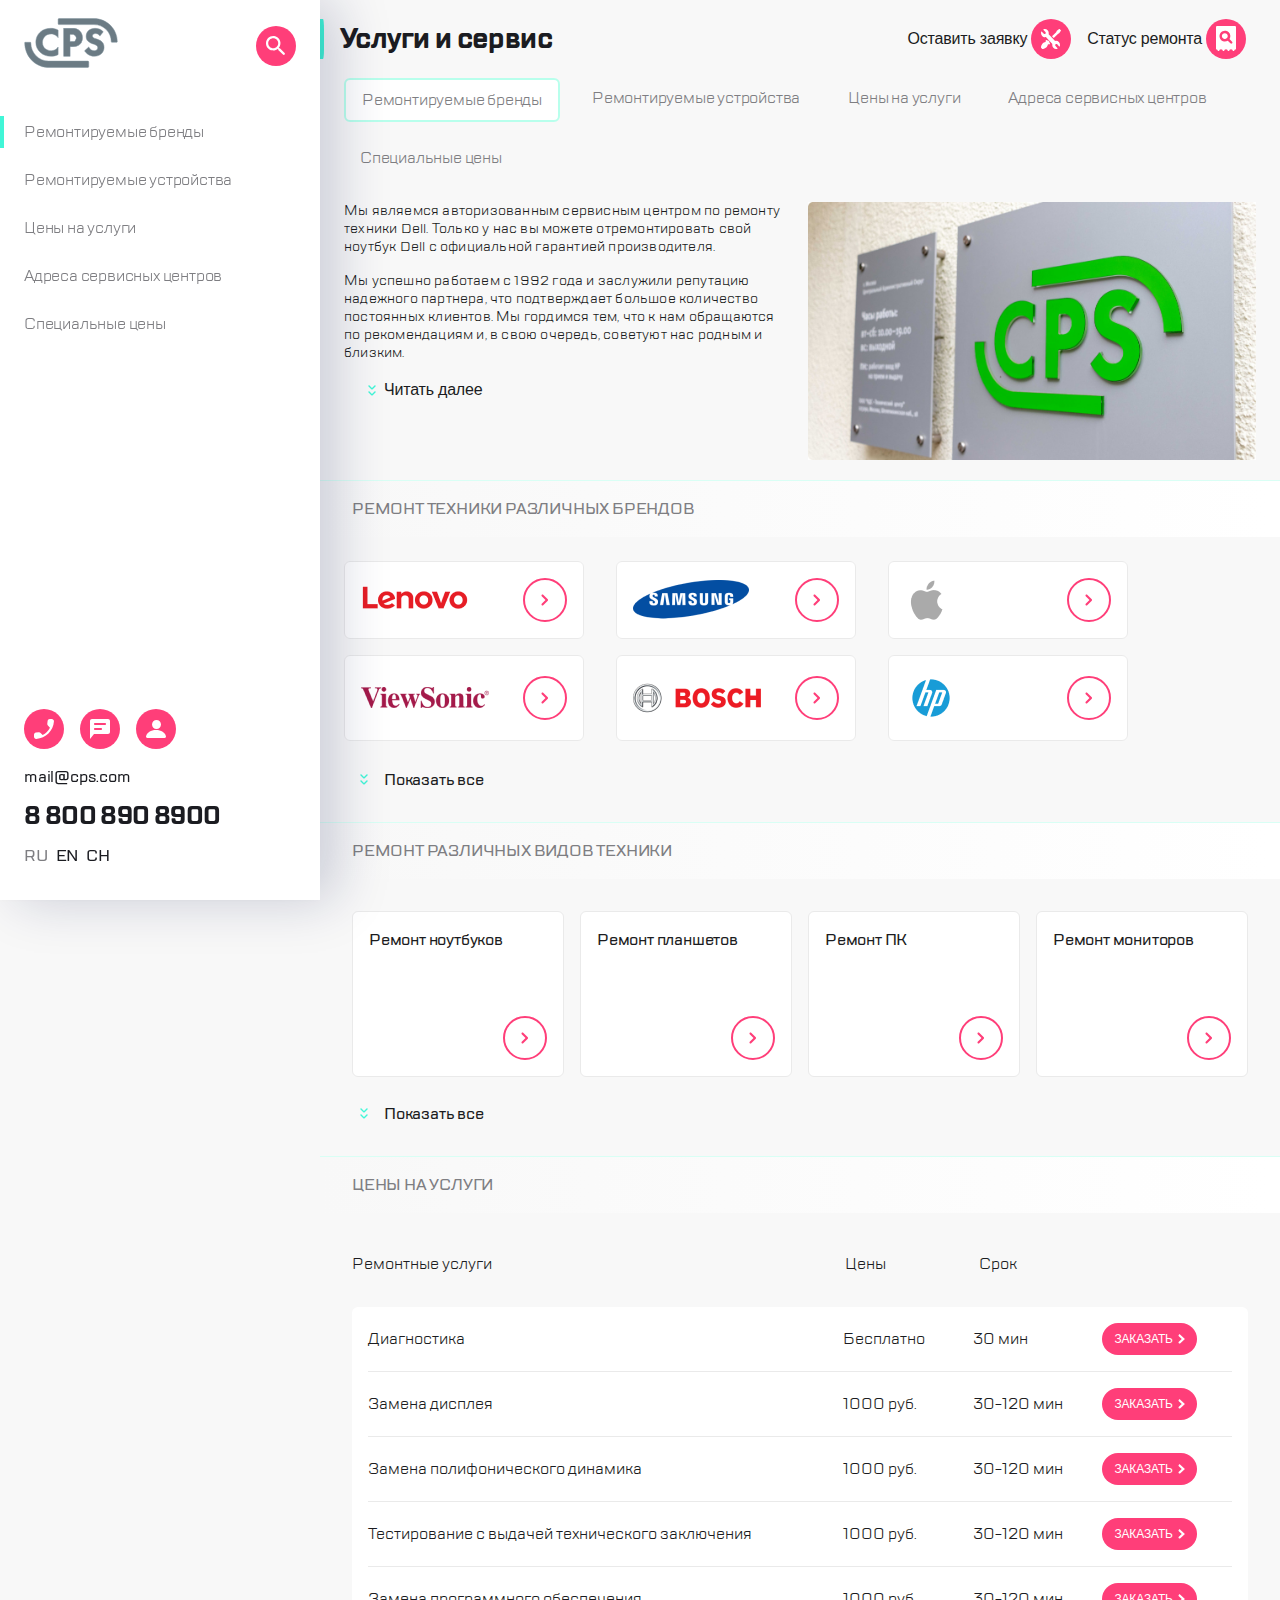
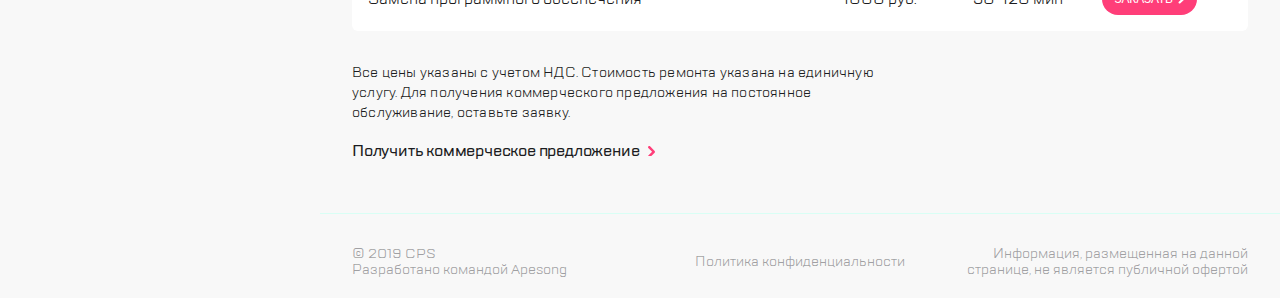
==== commit 86f9a380: "Updates" ====
--- a/index.html
+++ b/index.html
@@ -37,9 +37,10 @@
       </div>
       <div class="sidebar-bottom sidebar-bottom__padding-pos">
         <div class="sidebar-bottom__buttons">
-          <button class="sidebar-bottom__btn-icon sidebar-bottom__btn-icon--call"></button>
-          <button class="sidebar-bottom__btn-icon sidebar-bottom__btn-icon--chat"></button>
-          <button class="sidebar-bottom__btn-icon sidebar-bottom__btn-icon--profile"></button>
+          <button class="mobile-menu__btn-icon mobile-menu__btn-icon--call"></button>
+          <button class="mobile-menu__btn-icon mobile-menu__btn-icon--chat"></button>
+          <button class="mobile-menu__btn-icon mobile-menu__btn-icon--profile"></button>
+          
         </div>
         <div class="sidebar-bottom__contacts">
           <a class="sidebar-bottom__contact-item sidebar-bottom__contact-item--small" href="mailto:mail@cps.com">mail@cps.com</a>
--- a/style.css
+++ b/style.css
@@ -432,6 +432,9 @@
   background-size: 20px;
   background-position: center center;
   background-repeat: no-repeat; }
+  @media (min-width: 1024px) {
+    .sidebar-top__btn-icon--close {
+      display: none; } }
 
 .sidebar-top__logo-image {
   height: 50px;
@@ -578,7 +581,8 @@
   background: #FFFFFF; }
 
 .header__header-pos {
-  padding: 18px 16px; }
+  padding: 18px 16px;
+  border-bottom: 1px solid #D9FFF5; }
 
 @media (min-width: 768px) {
   .header__header-pos {
@@ -793,7 +797,8 @@
 
 /* Content menu */
 .content-menu__inline-menu {
-  margin-bottom: 24px; }
+  margin-bottom: 24px;
+  overflow: hidden; }
 
 .content-menu__menu-wrapper {
   list-style: none;
@@ -802,7 +807,10 @@
   display: flex;
   gap: 16px;
   white-space: nowrap;
-  overflow-x: hidden; }
+  overflow-x: scroll;
+  -webkit-overflow-scrolling: touch;
+  padding-bottom: 20px;
+  margin-bottom: -20px; }
 
 .content-menu__list-item {
   padding: 8px 16px; }
@@ -821,7 +829,7 @@
 
 @media (min-width: 768px) {
   .content-menu__menu-wrapper {
-    margin: 0 24px; } }
+    margin: 0 24px -20px; } }
 
 @media (min-width: 1024px) {
   .content-menu__menu-wrapper {
@@ -910,6 +918,7 @@
 
 .brand-slider__title {
   padding: 16px 16px;
+  border-top: 1px solid #D9FFF5;
   font-size: 16px;
   line-height: 24px;
   letter-spacing: -0.2px;
@@ -947,9 +956,19 @@
   margin: 0 8px;
   row-gap: 16px;
   -moz-column-gap: 32px;
-       column-gap: 32px; }
-
-@media (min-width: 425px) {
+       column-gap: 32px;
+  max-height: 190px;
+  overflow: hidden; }
+
+.brand-slider__list--open .brand-slider__wrapper {
+  max-height: -webkit-fit-content;
+  max-height: -moz-fit-content;
+  max-height: fit-content; }
+
+.swiper-initialized .brand-slider__wrapper {
+  overflow: visible; }
+
+@media (min-width: 580px) {
   .brand-slider__wrapper {
     transform: translate3d(0, 0px, 0px) !important; } }
 
@@ -1103,6 +1122,7 @@
 
 .types-equipment .types-equipment__title {
   padding: 16px 16px;
+  border-top: 1px solid #D9FFF5;
   font-size: 16px;
   line-height: 24px;
   letter-spacing: -0.2px;
@@ -1261,6 +1281,7 @@
 
 .services-price .services-price__title {
   padding: 16px 16px;
+  border-top: 1px solid #D9FFF5;
   font-size: 16px;
   line-height: 24px;
   letter-spacing: -0.2px;
